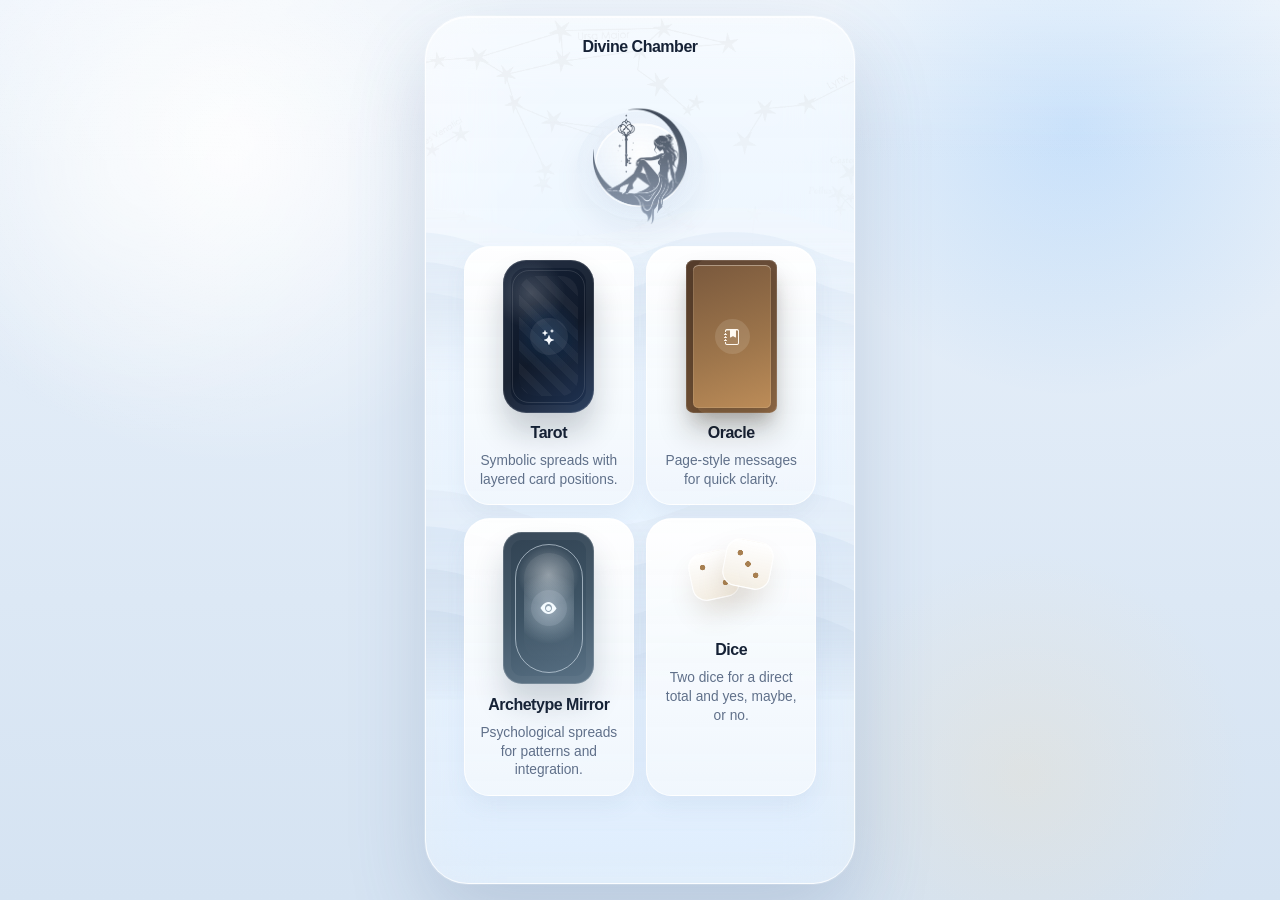
==== index.html @ ea917de5 "feat: add dice divination mode" ====
<!DOCTYPE html>
<html lang="en">
  <head>
    <meta charset="UTF-8" />
    <meta name="viewport" content="width=device-width, initial-scale=1.0, viewport-fit=cover" />
    <meta name="theme-color" content="#eef4fb" />
    <title>Divine Chamber | Tarot, Oracle, Archetype Mirror, and Dice</title>
    <meta
      name="description"
      content="Choose tarot, oracle, archetype mirror, or dice, then reveal a guided experience inside a simple app-style interface."
    />
    <link
      href="https://cdn.jsdelivr.net/npm/bootstrap@5.3.3/dist/css/bootstrap.min.css"
      rel="stylesheet"
    />
    <link
      href="https://cdn.jsdelivr.net/npm/bootstrap-icons@1.11.3/font/bootstrap-icons.min.css"
      rel="stylesheet"
    />
    <link rel="stylesheet" href="styles.css" />
  </head>
  <body>
    <div class="app-shell app-shell--browser">
      <div class="container app-shell__container app-shell__container--browser">
        <div class="app-frame app-frame--browser">
          <div class="app-ambient-waves" aria-hidden="true">
            <span class="app-ambient-waves__band app-ambient-waves__band--upper"></span>
            <span class="app-ambient-waves__band app-ambient-waves__band--lower"></span>
          </div>
          <main class="app-main app-main--browser">
            <div class="app-main__inner">
              <div class="app-topbar">
                <a class="brand-mark text-decoration-none" href="#">
                  <span class="brand-mark__icon" aria-hidden="true"><span class="brand-mark__logo"></span></span>
                  <span>Divine Chamber</span>
                </a>
                <div class="mode-switch" role="group" aria-label="Reading mode">
                  <button
                    type="button"
                    class="mode-switch__option is-active"
                    data-app-mode="tarot"
                    aria-pressed="true"
                  >
                    <i class="bi bi-stars"></i>
                    <span>Tarot</span>
                  </button>
                  <button
                    type="button"
                    class="mode-switch__option"
                    data-app-mode="oracle"
                    aria-pressed="false"
                  >
                    <i class="bi bi-journal-bookmark"></i>
                    <span>Oracle</span>
                  </button>
                  <button
                    type="button"
                    class="mode-switch__option"
                    data-app-mode="archetype"
                    aria-pressed="false"
                  >
                    <i class="bi bi-eye"></i>
                    <span>Mirror</span>
                  </button>
                  <button
                    type="button"
                    class="mode-switch__option"
                    data-app-mode="dice"
                    aria-pressed="false"
                  >
                    <i class="bi bi-dice-5"></i>
                    <span>Dice</span>
                  </button>
                </div>
              </div>

              <section id="setupView" class="experience-screen">
                <div class="setup-stage">
                  <div class="setup-stage__card-zone">
                    <div id="modeChoiceGrid" class="mode-choice-grid" hidden>
                      <div class="mode-choice-logo" aria-hidden="true">
                        <span class="mode-choice-logo__halo"></span>
                        <span class="mode-choice-logo__mark"></span>
                      </div>

                      <button
                        type="button"
                        class="mode-choice"
                        data-select-mode="tarot"
                        aria-label="Choose Tarot mode"
                      >
                        <span class="mode-choice__artifact mode-choice__artifact--tarot" aria-hidden="true">
                          <span class="mode-choice__glyph"><i class="bi bi-stars"></i></span>
                        </span>
                        <span class="mode-choice__title">Tarot</span>
                        <span class="mode-choice__text">Symbolic spreads with layered card positions.</span>
                      </button>

                      <button
                        type="button"
                        class="mode-choice"
                        data-select-mode="oracle"
                        aria-label="Choose Oracle mode"
                      >
                        <span class="mode-choice__artifact mode-choice__artifact--oracle" aria-hidden="true">
                          <span class="mode-choice__glyph"><i class="bi bi-journal-bookmark-fill"></i></span>
                        </span>
                        <span class="mode-choice__title">Oracle</span>
                        <span class="mode-choice__text">Page-style messages for quick clarity.</span>
                      </button>

                      <button
                        type="button"
                        class="mode-choice"
                        data-select-mode="archetype"
                        aria-label="Choose Archetype Mirror mode"
                      >
                        <span class="mode-choice__artifact mode-choice__artifact--archetype" aria-hidden="true">
                          <span class="mode-choice__glyph"><i class="bi bi-eye-fill"></i></span>
                        </span>
                        <span class="mode-choice__title">Archetype Mirror</span>
                        <span class="mode-choice__text">Psychological spreads for patterns and integration.</span>
                      </button>

                      <button
                        type="button"
                        class="mode-choice"
                        data-select-mode="dice"
                        aria-label="Choose Dice mode"
                      >
                        <span class="mode-choice__artifact mode-choice__artifact--dice" aria-hidden="true">
                          <span class="mode-choice__die mode-choice__die--one"></span>
                          <span class="mode-choice__die mode-choice__die--two"></span>
                        </span>
                        <span class="mode-choice__title">Dice</span>
                        <span class="mode-choice__text">Two dice for a direct total and yes, maybe, or no.</span>
                      </button>
                    </div>

                    <div class="setup-stage__halo"></div>
                    <div id="mysteryCardButton" class="mystery-card" aria-hidden="true">
                      <span class="mystery-card__inner">
                        <span class="mystery-card__crest"><i class="bi bi-stars"></i></span>
                        <span class="mystery-card__name">The deck is hidden</span>
                        <span class="mystery-card__prompt">Tap to begin</span>
                      </span>
                    </div>
                  </div>

                  <div class="stage-panel">
                    <div id="setupStepLabel" class="stage-step">Step 1</div>
                    <h1 id="setupTitle" class="stage-title">Choose your lens.</h1>
                    <p id="setupBody" class="stage-body">
                      Tarot reads symbols. Oracle offers concise page-like guidance. Archetype Mirror
                      reflects inner patterns and integration.
                    </p>

                    <div id="spreadChoicePanel" class="stage-section" hidden>
                      <div id="choiceSectionLabel" class="stage-section__label">Choose the reading type</div>
                      <div id="spreadPicker" class="spread-list"></div>
                    </div>

                    <div id="focusPanel" class="stage-section" hidden>
                      <div class="focus-timer">
                        <div id="focusRing" class="focus-timer__ring">
                          <span id="focusTimerValue" class="focus-timer__value">10</span>
                        </div>
                        <div class="focus-timer__copy">
                          <div class="stage-section__label">Hold the question in your mind</div>
                          <h2 id="focusSpreadName" class="focus-timer__title"></h2>
                          <p id="focusCountdownText" class="focus-timer__body mb-0">
                            Ten seconds of quiet focus before the spread reveals itself.
                          </p>
                        </div>
                      </div>
                    </div>

                    <div id="actionPanel" class="stage-section" hidden>
                      <div class="reflection-intro">
                        <div class="reflection-intro__copy">
                          <div class="stage-section__label">Archetype Mirror</div>
                          <h2 id="actionSpreadName" class="focus-timer__title"></h2>
                          <p id="actionSpreadBody" class="focus-timer__body mb-0"></p>
                        </div>
                        <button
                          id="generateMirrorButton"
                          class="btn btn-ios btn-ios--secondary"
                          type="button"
                        >
                          Generate the mirror
                        </button>
                      </div>
                    </div>

                    <p id="setupFootnote" class="stage-footnote mb-0">Choose one to begin.</p>
                  </div>
                </div>
              </section>

              <section id="readingView" class="experience-screen" hidden>
                <div class="reading-stage">
                  <div class="reading-stage__top">
                    <div>
                      <div class="view-kicker">Reading revealed</div>
                      <h1 id="readingTitle" class="view-title"></h1>
                    </div>
                    <div class="reading-stage__top-actions">
                      <button
                        id="redrawTopButton"
                        class="icon-button"
                        type="button"
                        aria-label="Open a new oracle reading"
                        hidden
                      >
                        <i class="bi bi-arrow-repeat"></i>
                      </button>
                      <button
                        id="resetButton"
                        class="icon-button"
                        type="button"
                        aria-label="Start a new ritual"
                      >
                        <i class="bi bi-x-lg"></i>
                      </button>
                    </div>
                  </div>

                  <div class="reading-stage__board">
                    <div id="readingBoard" class="reading-board"></div>
                  </div>

                  <div id="readingSheet" class="reading-sheet">
                    <button
                      id="sheetToggle"
                      class="reading-sheet__handle"
                      type="button"
                      aria-expanded="false"
                    >
                      <span class="reading-sheet__grabber"></span>
                      <span id="sheetToggleLabel">Read below</span>
                      <i class="bi bi-chevron-down"></i>
                    </button>

                    <div class="reading-sheet__inner">
                      <div class="reading-sheet__header">
                        <div>
                          <div id="readingSurfaceKicker" class="surface-kicker">Interpretation</div>
                          <h2 id="readingHeadline" class="surface-title"></h2>
                          <p id="readingSummary" class="reading-sheet__summary mb-0"></p>
                          <p id="readingGuideText" class="reading-sheet__guide mb-0"></p>
                        </div>
                        <span id="readingMeta" class="rail-chip"></span>
                      </div>

                      <div class="reading-sheet__actions">
                        <button id="redrawButton" class="btn btn-ios btn-ios--secondary" type="button">
                          Draw again
                        </button>
                        <button id="backButton" class="btn btn-ios btn-ios--ghost" type="button">
                          New ritual
                        </button>
                      </div>

                      <div id="cardsAccordion" class="accordion reading-accordion"></div>

                      <div id="readingTakeaways" class="takeaways-card"></div>
                    </div>
                  </div>
                </div>
              </section>
            </div>
          </main>
        </div>
      </div>
    </div>

    <script src="https://cdn.jsdelivr.net/npm/bootstrap@5.3.3/dist/js/bootstrap.bundle.min.js"></script>
    <script src="vendor/browser-sibyl.js" defer></script>
    <script src="tarot-art.js" defer></script>
    <script src="oracle-phrases.js" defer></script>
    <script src="archetype-mirror-data.js" defer></script>
    <script src="app.js" defer></script>
  </body>
</html>
---- styles.css ----
:root {
  --bg-top: #eaf2fb;
  --bg-bottom: #d5e3f2;
  --surface: rgba(255, 255, 255, 0.88);
  --surface-soft: rgba(246, 250, 255, 0.92);
  --surface-accent: rgba(230, 240, 255, 0.92);
  --surface-deep: rgba(18, 28, 45, 0.92);
  --text: #162236;
  --text-soft: #60708a;
  --text-muted: #8391a6;
  --accent: #0a84ff;
  --accent-strong: #0068d6;
  --accent-soft: rgba(10, 132, 255, 0.1);
  --line: rgba(22, 34, 54, 0.08);
  --line-strong: rgba(22, 34, 54, 0.14);
  --shadow-lg: 0 34px 80px rgba(70, 95, 133, 0.2);
  --shadow-md: 0 18px 34px rgba(83, 109, 145, 0.12);
  --shadow-sm: 0 10px 20px rgba(86, 112, 149, 0.08);
  --ui-font:
    -apple-system, BlinkMacSystemFont, "SF Pro Display", "SF Pro Text", "Segoe UI", sans-serif;
}

*,
*::before,
*::after {
  box-sizing: border-box;
}

html {
  color-scheme: light;
}

body {
  margin: 0;
  font-family: var(--ui-font);
  color: var(--text);
  background:
    radial-gradient(circle at 18% 16%, rgba(255, 255, 255, 0.9), transparent 20rem),
    radial-gradient(circle at 84% 14%, rgba(10, 132, 255, 0.14), transparent 17rem),
    radial-gradient(circle at 80% 86%, rgba(255, 213, 145, 0.16), transparent 14rem),
    linear-gradient(180deg, var(--bg-top) 0%, var(--bg-bottom) 100%);
}

body::before {
  content: "";
  position: fixed;
  inset: 0;
  pointer-events: none;
  background:
    linear-gradient(180deg, rgba(255, 255, 255, 0.2), transparent 18%),
    radial-gradient(circle at 12% 18%, rgba(255, 255, 255, 0.3), transparent 20%);
}

body::after {
  content: none;
}

.app-shell {
  min-height: 100vh;
  min-height: 100dvh;
  padding: 1rem 0;
}

.app-shell__container {
  display: flex;
  justify-content: center;
  align-items: center;
  min-height: calc(100vh - 2rem);
  min-height: calc(100dvh - 2rem);
  padding-left: 1rem;
  padding-right: 1rem;
}

.app-frame {
  position: relative;
  isolation: isolate;
  width: min(100%, 430px);
  height: min(880px, calc(100vh - 2rem));
  border-radius: 2.7rem;
  overflow: hidden;
  border: 1px solid rgba(255, 255, 255, 0.76);
  background:
    linear-gradient(180deg, rgba(255, 255, 255, 0.44), rgba(240, 246, 253, 0.34)),
    rgba(255, 255, 255, 0.16);
  box-shadow:
    inset 0 1px 0 rgba(255, 255, 255, 0.72),
    0 0 0 1px rgba(255, 255, 255, 0.16),
    var(--shadow-lg);
  backdrop-filter: blur(30px) saturate(165%);
}

.app-frame::after {
  content: "";
  position: absolute;
  left: -14%;
  top: 0;
  width: 128%;
  height: 31%;
  z-index: 0;
  pointer-events: none;
  opacity: 0.24;
  background-image:
    linear-gradient(180deg, rgba(255, 255, 255, 0.22), rgba(255, 255, 255, 0)),
    url("img/starmap.png");
  background-repeat: no-repeat, repeat-x;
  background-position: center top, 0 0;
  background-size: 100% 100%, auto 207%;
  mix-blend-mode: screen;
  mask-image: linear-gradient(180deg, rgba(0, 0, 0, 0.84) 0%, rgba(0, 0, 0, 0.72) 34%, rgba(0, 0, 0, 0.24) 76%, transparent 100%);
  -webkit-mask-image: linear-gradient(180deg, rgba(0, 0, 0, 0.84) 0%, rgba(0, 0, 0, 0.72) 34%, rgba(0, 0, 0, 0.24) 76%, transparent 100%);
  animation: ambient-starmap-left 220s linear infinite;
}

.app-ambient-waves {
  position: absolute;
  inset: 0;
  z-index: 1;
  pointer-events: none;
  overflow: hidden;
}

.app-ambient-waves__band {
  position: absolute;
  left: -22%;
  width: 144%;
  pointer-events: none;
  background-repeat: repeat-x;
  background-position: 0 0;
  mix-blend-mode: normal;
}

.app-ambient-waves__band--upper {
  top: 18%;
  height: 13rem;
  opacity: 0.88;
  background-image: url("data:image/svg+xml,%3Csvg xmlns='http://www.w3.org/2000/svg' viewBox='0 0 880 260'%3E%3Cpath d='M0 54C73 28 147 28 220 54S367 80 440 54S587 28 660 54S807 80 880 54V260H0Z' fill='%23f1f7fd' fill-opacity='0.92'/%3E%3Cpath d='M0 92C73 60 147 60 220 92S367 124 440 92S587 60 660 92S807 124 880 92V260H0Z' fill='%23e1ecf8' fill-opacity='0.84'/%3E%3Cpath d='M0 134C73 100 147 100 220 134S367 168 440 134S587 100 660 134S807 168 880 134V260H0Z' fill='%23cfdeef' fill-opacity='0.74'/%3E%3Cpath d='M0 176C73 142 147 142 220 176S367 210 440 176S587 142 660 176S807 210 880 176V260H0Z' fill='%23bed1e5' fill-opacity='0.62'/%3E%3C/svg%3E");
  background-size: 40rem 100%;
  mask-image: linear-gradient(180deg, rgba(0, 0, 0, 0.82) 0%, rgba(0, 0, 0, 0.72) 32%, rgba(0, 0, 0, 0.36) 68%, transparent 100%);
  -webkit-mask-image: linear-gradient(180deg, rgba(0, 0, 0, 0.82) 0%, rgba(0, 0, 0, 0.72) 32%, rgba(0, 0, 0, 0.36) 68%, transparent 100%);
  animation: ambient-wave-right 120s linear infinite;
}

.app-ambient-waves__band--lower {
  top: 49%;
  height: 17rem;
  opacity: 0.82;
  background-image: url("data:image/svg+xml,%3Csvg xmlns='http://www.w3.org/2000/svg' viewBox='0 0 920 320'%3E%3Cpath d='M0 70C77 38 153 38 230 70S383 102 460 70S613 38 690 70S843 102 920 70V320H0Z' fill='%23e0ebf6' fill-opacity='0.86'/%3E%3Cpath d='M0 122C77 84 153 84 230 122S383 160 460 122S613 84 690 122S843 160 920 122V320H0Z' fill='%23d0dff0' fill-opacity='0.8'/%3E%3Cpath d='M0 182C77 138 153 138 230 182S383 226 460 182S613 138 690 182S843 226 920 182V320H0Z' fill='%23becfe3' fill-opacity='0.76'/%3E%3Cpath d='M0 236C77 192 153 192 230 236S383 280 460 236S613 192 690 236S843 280 920 236V320H0Z' fill='%23a9bfd7' fill-opacity='0.68'/%3E%3C/svg%3E");
  background-size: 44rem 100%;
  mask-image: linear-gradient(180deg, rgba(0, 0, 0, 0.86) 0%, rgba(0, 0, 0, 0.72) 36%, rgba(0, 0, 0, 0.38) 72%, transparent 100%);
  -webkit-mask-image: linear-gradient(180deg, rgba(0, 0, 0, 0.86) 0%, rgba(0, 0, 0, 0.72) 36%, rgba(0, 0, 0, 0.38) 72%, transparent 100%);
  animation: ambient-wave-left 136s linear infinite;
}

.app-frame::before {
  content: "";
  position: absolute;
  left: 50%;
  top: 0.7rem;
  width: 8rem;
  height: 1.8rem;
  transform: translateX(-50%);
  border-radius: 999px;
  background: rgba(17, 23, 33, 0.94);
  box-shadow:
    inset 0 1px 0 rgba(255, 255, 255, 0.08),
    0 3px 8px rgba(17, 23, 33, 0.14);
  z-index: 4;
  pointer-events: none;
}

.app-frame--browser::before {
  display: none;
}

.device-statusbar {
  position: absolute;
  inset: 0 auto auto 0;
  width: 100%;
  display: flex;
  justify-content: space-between;
  align-items: center;
  padding: 0.95rem 1.4rem 0.35rem;
  z-index: 5;
  font-size: 0.78rem;
  font-weight: 700;
  color: var(--text);
  pointer-events: none;
}

.device-statusbar,
.app-main {
  position: relative;
  z-index: 2;
}

.device-statusbar__icons {
  display: inline-flex;
  align-items: center;
  gap: 0.45rem;
  font-size: 0.82rem;
}

.app-main {
  height: 100%;
  overflow: hidden;
  padding: calc(3.25rem + env(safe-area-inset-top, 0px)) 1rem
    calc(1rem + env(safe-area-inset-bottom, 0px));
}

.app-main.is-reading {
  padding-bottom: 0;
}

.app-main.is-reading.is-reading-scrollable {
  overflow-y: auto;
  overscroll-behavior: contain;
  padding-bottom: calc(1rem + env(safe-area-inset-bottom, 0px));
}

.app-main--browser {
  padding-top: calc(1rem + env(safe-area-inset-top, 0px));
}

.app-main__inner {
  height: 100%;
  display: grid;
  grid-template-rows: auto minmax(0, 1fr);
  gap: 0.9rem;
}

.app-topbar {
  display: flex;
  justify-content: space-between;
  align-items: center;
  gap: 0.75rem;
}

.app-shell--browser .app-topbar {
  padding-top: 0.1rem;
}

.app-main.is-mode-select .app-topbar {
  justify-content: center;
}

.app-main.is-mode-select .mode-switch {
  display: none;
}

.app-main.is-mode-select .brand-mark {
  margin-inline: auto;
}

.app-main.is-mode-select .brand-mark__icon {
  display: none;
}

.mode-switch {
  display: inline-grid;
  grid-template-columns: repeat(4, minmax(0, 1fr));
  gap: 0.25rem;
  padding: 0.28rem;
  min-width: 18rem;
  border-radius: 999px;
  background: rgba(255, 255, 255, 0.7);
  border: 1px solid rgba(255, 255, 255, 0.78);
  box-shadow:
    inset 0 1px 0 rgba(255, 255, 255, 0.92),
    var(--shadow-sm);
}

.mode-switch__option {
  appearance: none;
  border: 0;
  border-radius: 999px;
  padding: 0.58rem 0.74rem;
  cursor: pointer;
  display: inline-flex;
  align-items: center;
  justify-content: center;
  gap: 0.42rem;
  background: transparent;
  color: var(--text-soft);
  font: inherit;
  font-size: 0.82rem;
  font-weight: 700;
  transition:
    background 180ms ease,
    color 180ms ease,
    box-shadow 180ms ease,
    transform 180ms ease;
}

.mode-switch__option:hover,
.mode-switch__option:focus {
  color: var(--text);
  transform: translateY(-1px);
}

.mode-switch__option.is-active {
  background: rgba(255, 255, 255, 0.98);
  color: var(--accent-strong);
  box-shadow:
    inset 0 1px 0 rgba(255, 255, 255, 0.98),
    0 8px 16px rgba(72, 102, 148, 0.1);
}

.app-shell[data-mode="oracle"] .mode-switch__option.is-active {
  color: #9f6534;
}

.app-shell[data-mode="archetype"] .mode-switch__option.is-active {
  color: #5b7185;
}

.app-shell[data-mode="dice"] .mode-switch__option.is-active {
  color: #8e6339;
}

.brand-mark {
  display: inline-flex;
  align-items: center;
  gap: 0.48rem;
  color: var(--text);
  font-size: 1rem;
  font-weight: 700;
  letter-spacing: -0.03em;
}

.brand-mark__icon {
  display: inline-flex;
  align-items: center;
  justify-content: center;
  width: 2.41rem;
  height: 2.92rem;
  flex: 0 0 auto;
}

.brand-mark__logo {
  width: 100%;
  height: 100%;
  background:
    linear-gradient(180deg, rgba(28, 42, 64, 0.9), rgba(104, 125, 158, 0.72));
  -webkit-mask-image: url("img/key.png");
  mask-image: url("img/key.png");
  -webkit-mask-repeat: no-repeat;
  mask-repeat: no-repeat;
  -webkit-mask-position: center;
  mask-position: center;
  -webkit-mask-size: contain;
  mask-size: contain;
  filter: drop-shadow(0 3px 6px rgba(83, 109, 145, 0.1));
  opacity: 0.96;
}

.experience-screen {
  min-height: 0;
}

.setup-stage,
.reading-stage {
  height: 100%;
}

.setup-stage {
  display: grid;
  grid-template-rows: minmax(13rem, 1fr) auto;
  gap: 1rem;
  min-height: 0;
}

.setup-stage--mode .setup-stage__halo {
  display: none;
}

.setup-stage--mode .stage-panel {
  display: none;
}

.setup-stage__card-zone {
  position: relative;
  display: flex;
  align-items: center;
  justify-content: center;
  min-height: 0;
}

.mode-choice-grid {
  position: relative;
  z-index: 1;
  width: min(100%, 22rem);
  display: grid;
  grid-template-columns: repeat(2, minmax(0, 1fr));
  gap: 0.8rem;
  align-content: start;
}

.mode-choice-logo {
  grid-column: 1 / -1;
  position: relative;
  width: min(100%, 9.05rem);
  margin-inline: auto;
  margin-bottom: -0.9rem;
  height: 7.45rem;
  display: grid;
  place-items: center;
  transform: translateY(-1.35rem);
}

.mode-choice-logo__halo,
.mode-choice-logo__mark {
  position: absolute;
  inset: 0;
}

.mode-choice-logo__halo::before,
.mode-choice-logo__halo::after {
  content: "";
  position: absolute;
}

.mode-choice-logo__halo::before {
  inset: 0.26rem 0.56rem 0.4rem;
  border-radius: 50%;
  background:
    radial-gradient(circle at 50% 40%, rgba(255, 255, 255, 0.98), rgba(232, 240, 250, 0.82) 42%, rgba(198, 214, 233, 0.18) 68%, transparent 100%);
  box-shadow: 0 14px 24px rgba(86, 112, 149, 0.08);
}

.mode-choice-logo__halo::after {
  inset: 1.06rem 1.72rem 1.2rem;
  border-radius: 999px;
  border: 1px solid rgba(255, 255, 255, 0.72);
  background:
    linear-gradient(180deg, rgba(255, 255, 255, 0.42), rgba(226, 236, 248, 0.18));
  box-shadow:
    inset 0 1px 0 rgba(255, 255, 255, 0.84),
    0 6px 14px rgba(88, 110, 146, 0.06);
}

.mode-choice-logo__mark {
  inset: 0.08rem 0;
  background:
    linear-gradient(180deg, rgba(20, 31, 48, 0.86), rgba(84, 103, 132, 0.56));
  -webkit-mask-image: url("img/logo.png");
  mask-image: url("img/logo.png");
  -webkit-mask-repeat: no-repeat;
  mask-repeat: no-repeat;
  -webkit-mask-position: center;
  mask-position: center;
  -webkit-mask-size: contain;
  mask-size: contain;
  filter: drop-shadow(0 10px 16px rgba(67, 88, 122, 0.08));
  opacity: 0.96;
}

.mode-choice {
  appearance: none;
  min-height: 11.15rem;
  padding: 0.84rem 0.66rem 0.9rem;
  border-radius: 1.6rem;
  border: 1px solid rgba(255, 255, 255, 0.78);
  background:
    linear-gradient(180deg, rgba(255, 255, 255, 0.94), rgba(241, 247, 253, 0.9));
  box-shadow:
    inset 0 1px 0 rgba(255, 255, 255, 0.96),
    var(--shadow-sm);
  color: var(--text);
  display: grid;
  align-content: start;
  justify-items: center;
  gap: 0.7rem;
  text-align: center;
  cursor: pointer;
  transition:
    transform 180ms ease,
    border-color 180ms ease,
    box-shadow 180ms ease,
    background 180ms ease;
}

.mode-choice:hover,
.mode-choice:focus {
  transform: translateY(-2px);
  border-color: rgba(10, 132, 255, 0.18);
  background:
    linear-gradient(180deg, rgba(255, 255, 255, 0.98), rgba(236, 244, 253, 0.94));
  box-shadow:
    inset 0 1px 0 rgba(255, 255, 255, 0.98),
    0 14px 24px rgba(86, 112, 149, 0.12);
}

.mode-choice--wide {
  grid-column: 1 / -1;
  min-height: 9.4rem;
  grid-template-columns: auto minmax(0, 1fr);
  grid-template-areas:
    "artifact title"
    "artifact text";
  align-items: center;
  justify-items: start;
  text-align: left;
  column-gap: 0.95rem;
}

.mode-choice__artifact {
  position: relative;
  width: 5.7rem;
  aspect-ratio: 190 / 317;
  display: block;
}

.mode-choice--wide .mode-choice__artifact {
  grid-area: artifact;
}

.mode-choice--wide .mode-choice__title {
  grid-area: title;
}

.mode-choice--wide .mode-choice__text {
  grid-area: text;
}

.mode-choice__artifact--tarot {
  border-radius: 1.45rem;
  transform-style: preserve-3d;
  background:
    radial-gradient(circle at 30% 22%, rgba(255, 255, 255, 0.18), transparent 26%),
    linear-gradient(140deg, #162338 0%, #0f1828 55%, #223759 100%);
  box-shadow:
    inset 0 0 0 1px rgba(255, 255, 255, 0.12),
    inset 0 0 0 8px rgba(255, 255, 255, 0.05),
    0 20px 30px rgba(16, 24, 38, 0.2);
  animation: intro-tarot-spin 4.6s cubic-bezier(0.42, 0.05, 0.23, 0.99) infinite;
}

.mode-choice__artifact--tarot::before,
.mode-choice__artifact--tarot::after {
  content: "";
  position: absolute;
  border-radius: 1.08rem;
}

.mode-choice__artifact--tarot::before {
  inset: 0.58rem;
  border: 1px solid rgba(255, 255, 255, 0.12);
}

.mode-choice__artifact--tarot::after {
  inset: 1rem;
  background:
    radial-gradient(circle at center, rgba(10, 132, 255, 0.14), transparent 55%),
    repeating-linear-gradient(
      45deg,
      rgba(255, 255, 255, 0.05) 0 8px,
      rgba(255, 255, 255, 0.01) 8px 16px
    );
}

.mode-choice__artifact--oracle {
  overflow: visible;
  border-radius: 0.46rem;
  background: linear-gradient(160deg, #5b402d 0%, #735235 56%, #8d6540 100%);
  box-shadow:
    inset 0 0 0 1px rgba(255, 255, 255, 0.12),
    inset 0.72rem 0 0 rgba(59, 40, 23, 0.32),
    inset 0 0 0 8px rgba(255, 255, 255, 0.04),
    0 20px 30px rgba(35, 26, 14, 0.2);
  animation: oracle-book-breath 2.1s ease-in-out infinite;
}

.mode-choice__artifact--oracle::before {
  content: "";
  position: absolute;
  inset: 0.56rem 0.62rem 0.56rem 1.18rem;
  border-radius: 0.28rem;
  background:
    linear-gradient(
      90deg,
      rgba(219, 198, 168, 0.66) 0%,
      rgba(255, 249, 241, 0.98) 16%,
      rgba(243, 231, 210, 0.96) 100%
    );
  box-shadow:
    inset -0.55rem 0 0 rgba(214, 193, 164, 0.55),
    0 10px 16px rgba(73, 55, 31, 0.1);
}

.mode-choice__artifact--oracle::after {
  content: "";
  position: absolute;
  inset: 0.8rem 0.74rem 0.8rem 1.42rem;
  z-index: 1;
  border-radius: 0.18rem;
  background:
    linear-gradient(90deg, rgba(228, 214, 191, 0.9), rgba(255, 252, 246, 0.56)),
    repeating-linear-gradient(
      90deg,
      rgba(171, 137, 95, 0.1) 0 2px,
      rgba(255, 255, 255, 0) 2px 7px
    );
  opacity: 0.8;
  transform-origin: left center;
  animation: oracle-pages-fan 1.7s ease-in-out infinite;
}

.mode-choice__glyph {
  position: absolute;
  inset: 0;
  z-index: 2;
  display: grid;
  place-items: center;
}

.mode-choice__artifact--tarot .mode-choice__glyph {
  color: #f7fbff;
}

.mode-choice__artifact--tarot .mode-choice__glyph i {
  display: inline-flex;
  align-items: center;
  justify-content: center;
  width: 2.35rem;
  height: 2.35rem;
  border-radius: 999px;
  background: rgba(255, 255, 255, 0.08);
}

.mode-choice__artifact--oracle .mode-choice__glyph {
  inset: 0.26rem 0.34rem 0.26rem 0.48rem;
  border-radius: 0.34rem;
  color: #fffaf2;
  background: linear-gradient(160deg, #7a593d 0%, #9d754b 58%, #bc8c58 100%);
  box-shadow:
    inset 0 1px 0 rgba(255, 249, 241, 0.3),
    inset 0 0 0 1px rgba(255, 240, 216, 0.12),
    0 12px 18px rgba(47, 33, 16, 0.18);
  transform-origin: left center;
  backface-visibility: hidden;
  animation: oracle-cover-open 1.7s cubic-bezier(0.37, 0.05, 0.22, 0.98) infinite;
}

.mode-choice__artifact--oracle .mode-choice__glyph i {
  display: inline-flex;
  align-items: center;
  justify-content: center;
  width: 2.2rem;
  height: 2.2rem;
  border-radius: 999px;
  background: rgba(255, 248, 240, 0.12);
}

.mode-choice__artifact--archetype {
  overflow: hidden;
  isolation: isolate;
  border-radius: 1.18rem;
  background:
    radial-gradient(circle at 50% 28%, rgba(255, 255, 255, 0.42), transparent 26%),
    linear-gradient(160deg, #314252 0%, #3d5364 50%, #5b7387 100%);
  box-shadow:
    inset 0 0 0 1px rgba(255, 255, 255, 0.16),
    inset 0 0 0 8px rgba(255, 255, 255, 0.04),
    0 20px 30px rgba(41, 60, 78, 0.2);
  animation: mirror-hum 3.1s ease-in-out infinite;
}

.mode-choice__artifact--dice {
  width: 5.9rem;
  aspect-ratio: 1 / 1;
  overflow: visible;
}

.mode-choice__die {
  position: absolute;
  width: 3rem;
  height: 3rem;
  border-radius: 0.9rem;
  background:
    linear-gradient(180deg, rgba(255, 255, 255, 0.98), rgba(243, 237, 226, 0.92));
  border: 1px solid rgba(255, 255, 255, 0.88);
  box-shadow:
    inset 0 1px 0 rgba(255, 255, 255, 0.96),
    0 16px 24px rgba(125, 98, 63, 0.14);
}

.mode-choice__die::before,
.mode-choice__die::after {
  content: "";
  position: absolute;
  inset: 0;
  border-radius: inherit;
}

.mode-choice__die::before {
  background:
    radial-gradient(circle at 29% 29%, rgba(163, 121, 72, 0.95) 0 0.16rem, transparent 0.19rem),
    radial-gradient(circle at 71% 71%, rgba(163, 121, 72, 0.95) 0 0.16rem, transparent 0.19rem);
}

.mode-choice__die::after {
  background:
    radial-gradient(circle at 29% 29%, rgba(163, 121, 72, 0.95) 0 0.16rem, transparent 0.19rem),
    radial-gradient(circle at 50% 50%, rgba(163, 121, 72, 0.95) 0 0.16rem, transparent 0.19rem),
    radial-gradient(circle at 71% 71%, rgba(163, 121, 72, 0.95) 0 0.16rem, transparent 0.19rem);
  opacity: 0;
}

.mode-choice__die--one {
  left: 0.38rem;
  top: 1.16rem;
  transform: rotate(-12deg);
  animation: intro-dice-left 2.6s ease-in-out infinite;
}

.mode-choice__die--two {
  right: 0.42rem;
  top: 0.46rem;
  transform: rotate(11deg);
  animation: intro-dice-right 2.6s ease-in-out infinite 0.12s;
}

.mode-choice__die--two::before {
  opacity: 0;
}

.mode-choice__die--two::after {
  opacity: 1;
}

.mode-choice__artifact--archetype::before,
.mode-choice__artifact--archetype::after {
  content: "";
  position: absolute;
  inset: 0;
}

.mode-choice__artifact--archetype::before {
  inset: 0.72rem;
  border-radius: 999px;
  border: 1.5px solid rgba(226, 238, 248, 0.58);
}

.mode-choice__artifact--archetype::after {
  inset: 1.28rem;
  border-radius: 999px;
  background:
    radial-gradient(circle at center, rgba(217, 232, 243, 0.5), transparent 58%),
    linear-gradient(180deg, rgba(255, 255, 255, 0.08), rgba(255, 255, 255, 0));
}

.mode-choice__artifact--archetype .mode-choice__glyph {
  overflow: hidden;
  isolation: isolate;
  color: #f4fbff;
}

.mode-choice__artifact--archetype .mode-choice__glyph::before {
  content: "";
  position: absolute;
  top: 50%;
  left: 50%;
  width: 182%;
  height: 52%;
  border-radius: 999px;
  pointer-events: none;
  background:
    linear-gradient(
      180deg,
      transparent 0%,
      transparent 10%,
      rgba(247, 252, 255, 0.22) 10%,
      rgba(247, 252, 255, 0.22) 62%,
      transparent 62%,
      transparent 100%
    );
  opacity: 0;
  mix-blend-mode: screen;
}

.mode-choice__artifact--archetype .mode-choice__glyph::before {
  animation: mirror-streak-down 9.6s ease-in-out infinite;
}

.mode-choice__artifact--archetype .mode-choice__glyph::after {
  content: "";
  position: absolute;
  top: 50%;
  left: 50%;
  width: 196%;
  height: 94%;
  border-radius: 999px;
  pointer-events: none;
  background:
    linear-gradient(
      180deg,
      transparent 0%,
      transparent 18%,
      rgba(247, 252, 255, 0.11) 18%,
      rgba(247, 252, 255, 0.11) 74%,
      transparent 74%,
      transparent 100%
    );
  opacity: 0;
  mix-blend-mode: screen;
  animation: mirror-streak-cross-down 15.8s ease-in-out infinite 3.1s;
}

.mode-choice__artifact--archetype .mode-choice__glyph i {
  position: relative;
  z-index: 2;
  display: inline-flex;
  align-items: center;
  justify-content: center;
  width: 2.25rem;
  height: 2.25rem;
  border-radius: 999px;
  background: rgba(226, 238, 248, 0.12);
}

.mode-choice__title {
  font-size: 1rem;
  font-weight: 730;
  letter-spacing: -0.03em;
  line-height: 1.08;
}

.mode-choice__text {
  font-size: 0.86rem;
  line-height: 1.36;
  color: var(--text-soft);
}

.mode-choice[data-select-mode="dice"] .mode-choice__text,
.mode-choice[data-select-mode="archetype"] .mode-choice__text {
  max-width: 9rem;
}

.mode-choice[data-select-mode="dice"] .mode-choice__title {
  margin-top: 0.18rem;
}

.app-shell[data-mode="dice"] .btn-ios--secondary,
.reading-stage--dice .btn-ios--secondary {
  background: rgba(142, 99, 57, 0.12);
  border-color: rgba(142, 99, 57, 0.16);
  color: #8e6339;
}

.reading-stage--dice {
  gap: 0.65rem;
}

.reading-stage--dice .reading-stage__board {
  align-items: center;
  padding-top: 0.6rem;
  padding-bottom: 0.8rem;
}

.reading-stage--dice .reading-board {
  width: 100%;
  max-width: 19.75rem;
  display: block;
}

.reading-board--dice-stage {
  overflow: visible;
}

.dice-cast {
  display: grid;
  justify-items: center;
  gap: 1rem;
}

.dice-cast__stage {
  position: relative;
  width: min(100%, 17rem);
  height: 12.5rem;
}

.dice-cast__die {
  position: absolute;
  top: 50%;
  left: 50%;
  width: 6.25rem;
  height: 6.25rem;
  transform:
    translate(var(--dice-end-x), var(--dice-end-y))
    rotate(var(--dice-end-rotate));
  animation: dice-throw-land 1.15s cubic-bezier(0.17, 0.84, 0.28, 1) both;
}

.dice-cast__die--right {
  animation-delay: 0.08s;
}

.dice-cast__face {
  position: relative;
  width: 100%;
  height: 100%;
  display: grid;
  grid-template-columns: repeat(3, 1fr);
  padding: 0.82rem;
  gap: 0.42rem;
  border-radius: 1.45rem;
  border: 1px solid rgba(255, 255, 255, 0.9);
  background:
    linear-gradient(180deg, rgba(255, 255, 255, 0.98), rgba(244, 238, 226, 0.94));
  box-shadow:
    inset 0 1px 0 rgba(255, 255, 255, 0.96),
    0 20px 34px rgba(117, 93, 61, 0.16);
}

.dice-cast__pip {
  width: 100%;
  aspect-ratio: 1 / 1;
  align-self: center;
  justify-self: center;
  border-radius: 999px;
  opacity: 0;
  transform: scale(0.65);
  background: linear-gradient(180deg, rgba(142, 99, 57, 0.98), rgba(105, 69, 39, 0.92));
  box-shadow: inset 0 1px 0 rgba(255, 255, 255, 0.24);
}

.dice-cast__pip.is-active {
  opacity: 1;
  transform: scale(1);
}

.dice-cast__value {
  margin-top: 0.45rem;
  text-align: center;
  font-size: 0.76rem;
  font-weight: 700;
  letter-spacing: 0.08em;
  text-transform: uppercase;
  color: var(--text-muted);
  animation: dice-result-appear 0.55s ease 0.92s both;
}

.dice-cast__result {
  width: min(100%, 16.8rem);
  display: grid;
  justify-items: center;
  gap: 0.35rem;
  padding: 1rem 1rem 0;
  animation: dice-result-appear 0.62s ease 0.96s both;
}

.dice-cast__answer {
  padding: 0.42rem 0.82rem;
  border-radius: 999px;
  font-size: 0.84rem;
  font-weight: 780;
  letter-spacing: 0.14em;
  text-transform: uppercase;
}

.dice-cast__result--no .dice-cast__answer {
  background: rgba(122, 90, 108, 0.12);
  color: #7a5a6c;
}

.dice-cast__result--maybe .dice-cast__answer {
  background: rgba(142, 99, 57, 0.12);
  color: #8e6339;
}

.dice-cast__result--yes .dice-cast__answer {
  background: rgba(84, 122, 106, 0.12);
  color: #547a6a;
}

.dice-cast__total {
  font-size: clamp(2.6rem, 11vw, 3.35rem);
  font-weight: 820;
  line-height: 0.92;
  letter-spacing: -0.06em;
  color: var(--text);
}

.dice-cast__copy {
  margin: 0;
  text-align: center;
  font-size: 0.95rem;
  line-height: 1.45;
  color: var(--text-soft);
}

.dice-cast__scale {
  margin: 0;
  text-align: center;
  font-size: 0.76rem;
  font-weight: 700;
  letter-spacing: 0.06em;
  color: var(--text-muted);
}

.reading-stage--dice .reading-stage__top-actions {
  gap: 0.45rem;
}

.setup-stage__halo {
  position: absolute;
  width: 14rem;
  height: 14rem;
  border-radius: 50%;
  background: radial-gradient(circle at center, rgba(10, 132, 255, 0.16), transparent 70%);
  filter: blur(6px);
}

.mystery-card {
  position: relative;
  width: 10.6rem;
  aspect-ratio: 190 / 317;
  padding: 0;
  border: 0;
  border-radius: 1.7rem;
  cursor: pointer;
  transform-style: preserve-3d;
  background:
    radial-gradient(circle at 30% 22%, rgba(255, 255, 255, 0.18), transparent 26%),
    linear-gradient(140deg, #162338 0%, #0f1828 55%, #223759 100%);
  box-shadow:
    inset 0 0 0 1px rgba(255, 255, 255, 0.12),
    inset 0 0 0 9px rgba(255, 255, 255, 0.05),
    0 24px 40px rgba(16, 24, 38, 0.24);
  transition:
    transform 220ms ease,
    box-shadow 220ms ease;
}

.mystery-card::before,
.mystery-card::after {
  content: "";
  position: absolute;
  inset: 0.9rem;
  border-radius: 1.2rem;
  border: 1px solid rgba(255, 255, 255, 0.12);
}

.mystery-card::after {
  inset: 1.55rem;
  background:
    radial-gradient(circle at center, rgba(10, 132, 255, 0.12), transparent 55%),
    repeating-linear-gradient(
      45deg,
      rgba(255, 255, 255, 0.05) 0 8px,
      rgba(255, 255, 255, 0.01) 8px 16px
    );
}

.mystery-card:hover,
.mystery-card:focus {
  transform: translateY(-2px);
  box-shadow:
    inset 0 0 0 1px rgba(255, 255, 255, 0.15),
    inset 0 0 0 9px rgba(255, 255, 255, 0.05),
    0 30px 44px rgba(16, 24, 38, 0.26);
}

.mystery-card.is-spinning {
  animation: deck-spin 1.35s linear infinite;
}

.mystery-card.is-flipping {
  animation: oracle-book-breath 1.8s ease-in-out infinite;
}

.mystery-card__inner {
  position: absolute;
  inset: 0;
  z-index: 1;
  display: grid;
  place-items: center;
  text-align: center;
  padding: 2rem 1.1rem;
}

.mystery-card__crest {
  display: inline-flex;
  align-items: center;
  justify-content: center;
  width: 3rem;
  height: 3rem;
  margin-bottom: 1rem;
  border-radius: 999px;
  background: rgba(255, 255, 255, 0.08);
  color: #f7fbff;
  font-size: 1.05rem;
}

.mystery-card__crest,
.mystery-card__name,
.mystery-card__prompt {
  position: relative;
  z-index: 2;
}

.mystery-card__name,
.mystery-card__prompt {
  display: block;
  color: #f7fbff;
}

.mystery-card__name {
  font-size: 1.12rem;
  font-weight: 700;
  letter-spacing: -0.02em;
}

.mystery-card__prompt {
  margin-top: 0.45rem;
  color: rgba(247, 251, 255, 0.76);
  font-size: 0.88rem;
}

.app-shell[data-mode="oracle"] .setup-stage__halo {
  background: radial-gradient(circle at center, rgba(212, 147, 79, 0.18), transparent 70%);
}

.app-shell[data-mode="archetype"] .setup-stage__halo {
  background: radial-gradient(circle at center, rgba(123, 158, 184, 0.2), transparent 70%);
}

.app-shell[data-mode="oracle"] .mystery-card {
  overflow: visible;
  background:
    linear-gradient(160deg, #5b402d 0%, #735235 56%, #8d6540 100%);
  border-radius: 0.52rem;
  box-shadow:
    inset 0 0 0 1px rgba(255, 255, 255, 0.12),
    inset 0.8rem 0 0 rgba(59, 40, 23, 0.34),
    inset 0 0 0 9px rgba(255, 255, 255, 0.04),
    0 24px 40px rgba(35, 26, 14, 0.24);
}

.app-shell[data-mode="oracle"] .mystery-card::before {
  inset: 0.75rem 0.8rem 0.75rem 1.45rem;
  border-radius: 0.3rem;
  border-color: rgba(120, 89, 54, 0.18);
  background:
    linear-gradient(
      90deg,
      rgba(219, 198, 168, 0.66) 0%,
      rgba(255, 249, 241, 0.98) 16%,
      rgba(243, 231, 210, 0.96) 100%
    );
  box-shadow:
    inset -0.6rem 0 0 rgba(214, 193, 164, 0.55),
    0 12px 22px rgba(73, 55, 31, 0.12);
}

.app-shell[data-mode="oracle"] .mystery-card::after {
  inset: 1rem 0.95rem 1rem 1.82rem;
  border-radius: 0.18rem;
  border: 0;
  background:
    linear-gradient(90deg, rgba(228, 214, 191, 0.9), rgba(255, 252, 246, 0.56)),
    repeating-linear-gradient(
      90deg,
      rgba(171, 137, 95, 0.1) 0 2px,
      rgba(255, 255, 255, 0) 2px 7px
    );
  transform-origin: left center;
  opacity: 0.75;
}

.app-shell[data-mode="oracle"] .mystery-card__crest {
  background: rgba(255, 248, 240, 0.12);
}

.app-shell[data-mode="oracle"] .mystery-card__inner {
  inset: 0.44rem 0.56rem 0.44rem 0.72rem;
  z-index: 2;
  border-radius: 0.34rem;
  background:
    linear-gradient(160deg, #7a593d 0%, #9d754b 58%, #bc8c58 100%);
  box-shadow:
    inset 0 1px 0 rgba(255, 249, 241, 0.3),
    inset 0 0 0 1px rgba(255, 240, 216, 0.12),
    0 16px 28px rgba(47, 33, 16, 0.22);
  transform-origin: left center;
  backface-visibility: hidden;
}

.app-shell[data-mode="oracle"] .mystery-card.is-flipping .mystery-card__inner {
  animation: oracle-cover-open 1.6s cubic-bezier(0.37, 0.05, 0.22, 0.98) infinite;
}

.app-shell[data-mode="oracle"] .mystery-card.is-flipping::after {
  animation: oracle-pages-fan 1.6s ease-in-out infinite;
}

.app-shell[data-mode="archetype"] .mystery-card {
  overflow: hidden;
  background:
    radial-gradient(circle at center, rgba(230, 242, 250, 0.18), transparent 50%),
    linear-gradient(160deg, #334758 0%, #425b6e 55%, #607b90 100%);
}

.app-shell[data-mode="archetype"] .mystery-card::before {
  inset: 0.92rem;
  border-radius: 999px;
  border: 1.6px solid rgba(229, 240, 247, 0.52);
}

.app-shell[data-mode="archetype"] .mystery-card::after {
  inset: 1.58rem;
  border-radius: 999px;
  background:
    radial-gradient(circle at center, rgba(234, 243, 248, 0.22), transparent 58%),
    linear-gradient(180deg, rgba(255, 255, 255, 0.1), rgba(255, 255, 255, 0));
}

.app-shell[data-mode="archetype"] .mystery-card__crest {
  background: rgba(226, 238, 248, 0.12);
}

.app-shell[data-mode="archetype"] .mystery-card__inner {
  overflow: hidden;
  isolation: isolate;
}

.app-shell[data-mode="archetype"] .mystery-card__inner::before {
  content: "";
  position: absolute;
  top: 50%;
  left: 50%;
  width: 192%;
  height: 48%;
  border-radius: 999px;
  pointer-events: none;
  background:
    linear-gradient(
      180deg,
      transparent 0%,
      transparent 8%,
      rgba(247, 252, 255, 0.24) 8%,
      rgba(247, 252, 255, 0.24) 56%,
      transparent 56%,
      transparent 100%
    );
  opacity: 0;
  mix-blend-mode: screen;
}

.app-shell[data-mode="archetype"] .mystery-card__inner::before {
  animation: mirror-streak-down 10.2s ease-in-out infinite;
}

.app-shell[data-mode="archetype"] .mystery-card__inner::after {
  content: "";
  position: absolute;
  top: 50%;
  left: 50%;
  width: 208%;
  height: 88%;
  border-radius: 999px;
  pointer-events: none;
  background:
    linear-gradient(
      180deg,
      transparent 0%,
      transparent 14%,
      rgba(247, 252, 255, 0.12) 14%,
      rgba(247, 252, 255, 0.12) 70%,
      transparent 70%,
      transparent 100%
    );
  opacity: 0;
  mix-blend-mode: screen;
  animation: mirror-streak-cross-down 16.9s ease-in-out infinite 2.6s;
}

.app-shell[data-mode="archetype"] .mystery-card.is-mirroring {
  animation: mirror-hum 2.4s ease-in-out infinite;
}

.stage-panel,
.reading-sheet,
.takeaways-card {
  border-radius: 1.7rem;
  border: 1px solid rgba(255, 255, 255, 0.76);
  background:
    linear-gradient(180deg, rgba(255, 255, 255, 0.96), rgba(242, 247, 253, 0.9));
  box-shadow:
    inset 0 1px 0 rgba(255, 255, 255, 0.92),
    var(--shadow-sm);
}

.stage-panel {
  padding: 1rem;
  display: grid;
  gap: 0.95rem;
  align-content: start;
}

.stage-step,
.view-kicker,
.surface-kicker,
.stage-section__label {
  display: inline-block;
  font-size: 0.74rem;
  font-weight: 700;
  letter-spacing: 0.1em;
  text-transform: uppercase;
  color: var(--text-muted);
}

.stage-title,
.view-title,
.surface-title,
.takeaways-title,
.accordion-title,
.focus-timer__title {
  margin: 0;
  color: var(--text);
  letter-spacing: -0.045em;
}

.stage-title,
.view-title {
  font-size: clamp(1.95rem, 8vw, 2.35rem);
  font-weight: 780;
  line-height: 0.98;
}

.surface-title,
.focus-timer__title,
.takeaways-title {
  font-size: 1.38rem;
  font-weight: 740;
}

.stage-body,
.stage-footnote,
.focus-timer__body,
.reading-sheet__summary,
.reading-sheet__guide,
.accordion-copy,
.accordion-summary,
.takeaways-card li,
.reading-position__title {
  color: var(--text-soft);
}

.stage-body,
.focus-timer__body,
.accordion-copy {
  line-height: 1.6;
}

.stage-footnote {
  font-size: 0.9rem;
}

.stage-section {
  display: grid;
  gap: 0.75rem;
}

.reflection-intro {
  display: grid;
  gap: 0.85rem;
}

.reflection-intro__copy {
  display: grid;
  gap: 0.35rem;
}

.setup-stage--action .stage-panel {
  align-content: start;
}

.app-shell[data-mode="archetype"] .setup-stage--action .reflection-intro {
  padding: 0.95rem;
  border-radius: 1.25rem;
  border: 1px solid rgba(91, 113, 133, 0.14);
  background:
    linear-gradient(180deg, rgba(248, 251, 254, 0.96), rgba(239, 246, 251, 0.92));
  box-shadow: inset 0 1px 0 rgba(255, 255, 255, 0.96);
}

.app-shell[data-mode="archetype"] .setup-stage--action .btn-ios--secondary {
  width: 100%;
}

.spread-list {
  display: grid;
  gap: 0.65rem;
}

.spread-choice {
  appearance: none;
  width: 100%;
  padding: 0.92rem 0.95rem;
  border-radius: 1.25rem;
  border: 1px solid var(--line);
  background: var(--surface-soft);
  color: var(--text);
  text-align: left;
  cursor: pointer;
  box-shadow: inset 0 1px 0 rgba(255, 255, 255, 0.92);
  transition:
    transform 180ms ease,
    border-color 180ms ease,
    background 180ms ease,
    box-shadow 180ms ease;
}

.spread-choice:hover,
.spread-choice:focus {
  transform: translateY(-1px);
  border-color: rgba(10, 132, 255, 0.18);
  background: var(--surface-accent);
  box-shadow:
    inset 0 1px 0 rgba(255, 255, 255, 0.94),
    0 10px 18px rgba(10, 132, 255, 0.08);
}

.spread-choice__title {
  font-size: 1rem;
  font-weight: 710;
}

.spread-choice__hint {
  font-size: 0.88rem;
  line-height: 1.45;
  color: var(--text-soft);
}

.spread-choice__meta {
  display: inline-flex;
  align-items: center;
  justify-content: center;
  min-width: 4rem;
  padding: 0.38rem 0.65rem;
  border-radius: 999px;
  background: var(--accent-soft);
  color: var(--accent-strong);
  font-size: 0.78rem;
  font-weight: 700;
}

.setup-stage--spreads {
  grid-template-rows: minmax(7.1rem, 8.2rem) minmax(0, 1fr);
  gap: 0.8rem;
}

.setup-stage--spreads .setup-stage__halo {
  width: 10rem;
  height: 10rem;
}

.setup-stage--spreads .mystery-card {
  width: 6.8rem;
  border-radius: 1.45rem;
}

.setup-stage--spreads .mystery-card::before {
  inset: 0.7rem;
}

.setup-stage--spreads .mystery-card::after {
  inset: 1.2rem;
}

.setup-stage--spreads .mystery-card__inner {
  padding: 1.2rem 0.75rem;
}

.setup-stage--spreads .mystery-card__crest {
  width: 2.35rem;
  height: 2.35rem;
  margin-bottom: 0.7rem;
  font-size: 0.92rem;
}

.setup-stage--spreads .mystery-card__name {
  font-size: 0.9rem;
  line-height: 1.08;
  max-width: 5rem;
}

.setup-stage--spreads .mystery-card__prompt {
  margin-top: 0.3rem;
  font-size: 0.74rem;
  line-height: 1.08;
  max-width: 4.8rem;
}

.app-shell[data-mode="oracle"] .setup-stage--spreads .mystery-card__name {
  font-size: 0.7rem;
  max-width: 4rem;
}

.app-shell[data-mode="oracle"] .setup-stage--spreads .mystery-card__prompt {
  font-size: 0.62rem;
  max-width: 3.8rem;
}

.app-shell[data-mode="oracle"] .setup-stage--spreads .mystery-card__inner {
  inset: 0.34rem 0.44rem 0.34rem 0.56rem;
  padding: 1rem 0.62rem;
}

.app-shell[data-mode="oracle"] .setup-stage--spreads .mystery-card::before {
  inset: 0.56rem 0.64rem 0.56rem 1.1rem;
}

.app-shell[data-mode="oracle"] .setup-stage--spreads .mystery-card::after {
  inset: 0.82rem 0.76rem 0.82rem 1.34rem;
}

.setup-stage--spreads .stage-panel {
  min-height: 0;
  padding: 0.88rem;
  gap: 0.78rem;
  grid-template-rows: auto auto auto minmax(0, 1fr) auto;
}

.setup-stage--spreads .stage-title {
  font-size: clamp(1.55rem, 6.8vw, 1.92rem);
  line-height: 1.02;
}

.setup-stage--spreads .stage-body {
  margin: 0;
  font-size: 0.9rem;
  line-height: 1.42;
}

.setup-stage--spreads .stage-section {
  min-height: 0;
  gap: 0.55rem;
}

.setup-stage--spreads .spread-list {
  grid-template-columns: repeat(2, minmax(0, 1fr));
  gap: 0.55rem;
}

.setup-stage--spreads .spread-choice {
  min-height: 5rem;
  padding: 0.78rem 0.8rem;
  border-radius: 1.15rem;
  display: grid;
  align-content: start;
  justify-items: start;
  gap: 0.38rem;
}

.setup-stage--spreads .spread-choice:last-child:nth-child(odd) {
  grid-column: 1 / -1;
}

.setup-stage--spreads .spread-choice__meta {
  min-width: 0;
  padding: 0.28rem 0.52rem;
  font-size: 0.7rem;
}

.setup-stage--spreads .spread-choice__title {
  font-size: 0.95rem;
  line-height: 1.18;
}

.setup-stage--spreads .spread-choice__hint {
  font-size: 0.79rem;
  line-height: 1.28;
}

.app-shell[data-mode="oracle"] .setup-stage--spreads .spread-list {
  grid-template-columns: 1fr;
  gap: 0.5rem;
}

.app-shell[data-mode="oracle"] .setup-stage--spreads .spread-choice {
  min-height: 0;
  padding: 0.82rem 0.92rem;
  border-radius: 1.08rem;
  display: grid;
  grid-template-columns: auto minmax(0, 1fr);
  grid-template-areas:
    "meta title"
    "meta hint";
  align-items: center;
  justify-items: start;
  column-gap: 0.72rem;
  row-gap: 0.12rem;
}

.app-shell[data-mode="oracle"] .setup-stage--spreads .spread-choice:last-child:nth-child(odd) {
  grid-column: auto;
}

.app-shell[data-mode="oracle"] .setup-stage--spreads .spread-choice:hover,
.app-shell[data-mode="oracle"] .setup-stage--spreads .spread-choice:focus {
  border-color: rgba(159, 101, 52, 0.22);
  background: rgba(255, 249, 242, 0.96);
  box-shadow:
    inset 0 1px 0 rgba(255, 255, 255, 0.96),
    0 10px 18px rgba(159, 101, 52, 0.08);
}

.app-shell[data-mode="oracle"] .setup-stage--spreads .spread-choice__meta {
  grid-area: meta;
  min-width: 4.25rem;
  padding: 0.34rem 0.56rem;
  justify-self: stretch;
  align-self: center;
  background: rgba(159, 101, 52, 0.12);
  color: #9f6534;
}

.app-shell[data-mode="oracle"] .setup-stage--spreads .spread-choice__title {
  grid-area: title;
  font-size: 0.96rem;
  line-height: 1.15;
}

.app-shell[data-mode="oracle"] .setup-stage--spreads .spread-choice__hint {
  grid-area: hint;
  font-size: 0.78rem;
  line-height: 1.32;
}

.app-shell[data-mode="archetype"] .setup-stage--spreads .spread-list {
  grid-template-columns: 1fr;
  gap: 0.44rem;
  min-height: 0;
  overflow: auto;
  padding-right: 0.16rem;
  align-content: start;
  scrollbar-width: none;
}

.app-shell[data-mode="archetype"] .setup-stage--spreads .spread-list::-webkit-scrollbar {
  display: none;
}

.app-shell[data-mode="archetype"] .setup-stage--spreads .stage-panel {
  gap: 0.62rem;
}

.app-shell[data-mode="archetype"] .setup-stage--spreads .stage-body {
  font-size: 0.84rem;
  line-height: 1.38;
}

.app-shell[data-mode="archetype"] .setup-stage--spreads .stage-footnote {
  font-size: 0.78rem;
}

.app-shell[data-mode="archetype"] .setup-stage--spreads .stage-section {
  min-height: 0;
  gap: 0.42rem;
}

.app-shell[data-mode="archetype"] .setup-stage--spreads .spread-choice {
  min-height: 0;
  padding: 0.76rem 0.82rem;
  border-radius: 1.12rem;
  background: rgba(244, 249, 252, 0.96);
  gap: 0.24rem;
}

.app-shell[data-mode="archetype"] .setup-stage--spreads .spread-choice:last-child:nth-child(odd) {
  grid-column: auto;
}

.app-shell[data-mode="archetype"] .setup-stage--spreads .spread-choice:hover,
.app-shell[data-mode="archetype"] .setup-stage--spreads .spread-choice:focus {
  border-color: rgba(91, 113, 133, 0.24);
  background: rgba(247, 251, 254, 1);
  box-shadow:
    inset 0 1px 0 rgba(255, 255, 255, 0.98),
    0 12px 18px rgba(91, 113, 133, 0.08);
}

.app-shell[data-mode="archetype"] .setup-stage--spreads .spread-choice__meta {
  background: rgba(91, 113, 133, 0.12);
  color: #5b7185;
  padding: 0.24rem 0.5rem;
  font-size: 0.66rem;
}

.app-shell[data-mode="archetype"] .setup-stage--spreads .spread-choice__title {
  font-size: 0.92rem;
  line-height: 1.16;
}

.app-shell[data-mode="archetype"] .setup-stage--spreads .spread-choice__hint {
  font-size: 0.74rem;
  line-height: 1.22;
}

.setup-stage--spreads .stage-footnote {
  font-size: 0.82rem;
}

.focus-timer {
  display: grid;
  grid-template-columns: auto minmax(0, 1fr);
  gap: 0.95rem;
  align-items: center;
}

.focus-timer__ring {
  --countdown-progress: 100;
  position: relative;
  width: 5.7rem;
  height: 5.7rem;
  border-radius: 50%;
  background:
    conic-gradient(
      var(--accent) calc(var(--countdown-progress) * 1%),
      rgba(10, 132, 255, 0.12) 0
    );
  display: grid;
  place-items: center;
}

.focus-timer__ring::after {
  content: "";
  position: absolute;
  inset: 0.5rem;
  border-radius: 50%;
  background: rgba(255, 255, 255, 0.96);
  box-shadow: inset 0 1px 0 rgba(255, 255, 255, 0.95);
}

.focus-timer__value {
  position: relative;
  z-index: 1;
  font-size: 1.7rem;
  font-weight: 780;
  color: var(--text);
}

.focus-timer__copy {
  display: grid;
  gap: 0.35rem;
}

.reading-stage {
  --sheet-peek: 5.35rem;
  position: relative;
  display: flex;
  flex-direction: column;
  height: 100%;
  gap: 0.95rem;
  overflow: hidden;
}

.reading-stage.is-scroll-unlocked {
  height: auto;
  min-height: 100%;
  overflow: visible;
}

.reading-stage__top {
  display: flex;
  justify-content: space-between;
  align-items: start;
  gap: 0.75rem;
}

.reading-stage__top > div:first-child {
  flex: 1;
  min-width: 0;
}

.reading-stage__top-actions {
  display: inline-flex;
  align-items: center;
  gap: 0.55rem;
  flex-shrink: 0;
}

.icon-button {
  appearance: none;
  width: 2.5rem;
  height: 2.5rem;
  border: 1px solid rgba(255, 255, 255, 0.78);
  border-radius: 999px;
  background: rgba(255, 255, 255, 0.74);
  color: var(--text);
  display: inline-flex;
  align-items: center;
  justify-content: center;
  box-shadow: inset 0 1px 0 rgba(255, 255, 255, 0.92);
  transition:
    transform 180ms ease,
    background 180ms ease,
    border-color 180ms ease;
}

.icon-button:hover,
.icon-button:focus {
  transform: translateY(-1px);
  border-color: rgba(10, 132, 255, 0.16);
  background: rgba(255, 255, 255, 0.9);
}

.reading-stage__board {
  flex: 1;
  min-height: 0;
  display: flex;
  justify-content: center;
  align-items: start;
  padding-top: 0.2rem;
  padding-bottom: 0.3rem;
}

.reading-stage.is-scroll-unlocked .reading-stage__board {
  flex: 0 0 auto;
  min-height: max(18rem, calc(100dvh - 13rem));
  padding-bottom: 0.95rem;
}

.reading-stage.is-scroll-unlocked.reading-stage--oracle .reading-stage__board {
  height: clamp(22rem, calc(100dvh - 10.7rem), 35rem);
  min-height: 0;
  padding-bottom: 1.2rem;
}

.reading-stage--oracle .reading-stage__board {
  display: block;
  min-height: 100%;
  padding:
    clamp(7.9rem, 22vh, 8.8rem)
    clamp(0.75rem, 3vw, 1.1rem)
    clamp(1.4rem, 6vh, 2.2rem);
}

.reading-board {
  width: 100%;
  display: grid;
  justify-items: center;
  align-content: start;
  gap: 0.75rem;
  --card-width: 92px;
  --card-height: calc(var(--card-width) * 1.6685);
}

.reading-board.spread-layout-single {
  --card-width: 168px;
  grid-template-columns: 1fr;
}

.reading-board.spread-layout-three {
  --card-width: 92px;
  grid-template-columns: repeat(3, minmax(0, 1fr));
}

.reading-board.spread-layout-relationship {
  --card-width: 108px;
  grid-template-columns: repeat(2, minmax(0, 1fr));
}

.reading-board.spread-layout-decision {
  --card-width: 98px;
  grid-template-columns: repeat(2, minmax(0, 1fr));
}

.reading-board.spread-layout-decision .reading-position:nth-child(3) {
  grid-column: 1 / -1;
}

.reading-board.spread-layout-pattern {
  --card-width: 98px;
  grid-template-columns: repeat(2, minmax(0, 1fr));
}

.reading-board.spread-layout-pattern .reading-position:nth-child(5) {
  grid-column: 1 / -1;
}

.reading-board.spread-layout-celtic {
  --card-width: 58px;
  --card-height: calc(var(--card-width) * 1.6685);
  --cross-width: calc(var(--card-height) + 0.15rem);
  grid-template-columns: max-content var(--card-width);
  gap: 0.35rem 0.9rem;
  justify-content: center;
  align-items: start;
}

.reading-position {
  appearance: none;
  position: relative;
  width: min(100%, var(--card-width));
  padding: 0;
  border: 0;
  background: none;
  cursor: pointer;
  display: grid;
  justify-items: center;
  gap: 0.45rem;
  color: inherit;
  transition: transform 180ms ease;
}

.reading-position:hover,
.reading-position:focus {
  transform: translateY(-2px);
}

.reading-position__card {
  width: 100%;
  aspect-ratio: 190 / 317;
  overflow: hidden;
  border-radius: 1rem;
  border: 1px solid rgba(255, 255, 255, 0.76);
  background: rgba(255, 255, 255, 0.96);
  box-shadow:
    inset 0 1px 0 rgba(255, 255, 255, 0.92),
    var(--shadow-sm);
}

.reading-position__card img {
  width: 100%;
  height: 100%;
  display: block;
  object-fit: cover;
}

.reading-position__card--reversed img {
  transform: rotate(180deg);
}

.reading-position__caption {
  display: grid;
  justify-items: center;
  gap: 0.1rem;
  text-align: center;
}

.reading-position__step {
  font-size: 0.72rem;
  font-weight: 700;
  letter-spacing: 0.08em;
  text-transform: uppercase;
  color: var(--text-muted);
}

.reading-position__title {
  font-size: 0.79rem;
  line-height: 1.2;
}

.reading-position--oracle .reading-position__card {
  border-radius: 0.34rem;
  background:
    linear-gradient(180deg, rgba(255, 252, 246, 0.98), rgba(247, 241, 229, 0.92));
  box-shadow:
    inset 0 1px 0 rgba(255, 255, 255, 0.98),
    0 16px 30px rgba(97, 78, 54, 0.16);
}

.reading-position--archetype .reading-position__card {
  border-radius: 1.08rem;
  background:
    linear-gradient(180deg, rgba(246, 250, 254, 0.98), rgba(234, 242, 248, 0.92));
  box-shadow:
    inset 0 1px 0 rgba(255, 255, 255, 0.98),
    0 16px 30px rgba(79, 105, 128, 0.16);
}

.reading-stage--oracle .reading-board {
  width: 100%;
  height: 100%;
  min-height: 0;
  margin: 0;
  display: block;
  perspective: 1200px;
}

.reading-stage--oracle {
  gap: 0;
}

.reading-stage--oracle .reading-stage__top {
  position: absolute;
  inset: 0 0 auto 0;
  z-index: 2;
}

.reading-stage--oracle .reading-stage__board {
  flex: 1 1 auto;
}

.reading-position--oracle .reading-position__caption {
  gap: 0.18rem;
}

.reading-position--oracle .reading-position__title {
  max-width: calc(var(--oracle-page-width, var(--card-width)) + 0.2rem);
  font-size: 0.75rem;
  line-height: 1.18;
}

.reading-position--archetype .reading-position__title {
  max-width: calc(var(--card-width) + 0.3rem);
  font-size: 0.75rem;
  line-height: 1.18;
}

.reading-stage--archetype .reading-stage__board {
  padding-top: 0.45rem;
}

.reading-stage--archetype .reading-board {
  gap: 0.85rem;
}

.reading-stage--archetype .reading-board.spread-layout-three {
  --card-width: 98px;
}

.reading-stage--archetype .reading-board.spread-layout-relationship {
  --card-width: 112px;
}

.reading-stage--archetype .reading-board.spread-layout-pattern {
  --card-width: 104px;
}

.reading-board--oracle-stage {
  position: relative;
  overflow: visible;
}

.oracle-layout {
  position: relative;
  width: min(100%, 20.5rem);
  height: 100%;
  max-height: 33rem;
  margin: 0 auto;
  overflow: visible;
}

.oracle-layout__item {
  position: absolute;
  top: 50%;
  left: 50%;
  --card-width: var(--oracle-page-width);
  width: var(--oracle-page-width);
  max-width: var(--oracle-page-width);
  gap: 0.38rem;
  cursor: default;
  transform: var(--oracle-item-transform);
}

.oracle-layout__item:hover,
.oracle-layout__item:focus {
  transform: var(--oracle-item-transform);
}

.oracle-layout__item .reading-position__card {
  transform: var(--oracle-card-transform, none);
}

.oracle-layout__item--2 {
  z-index: 2;
}

.oracle-layout--1 {
  --oracle-page-width: clamp(184px, 54vw, 216px);
}

.oracle-layout--1 .oracle-layout__item--1 {
  top: 48%;
  --oracle-item-transform: translate(-50%, -50%);
  --oracle-card-transform: rotate(-0.8deg);
}

.oracle-layout--2 {
  --oracle-page-width: clamp(132px, 38vw, 154px);
}

.oracle-layout--2 .oracle-layout__item--1 {
  left: 33%;
  top: 34%;
  --oracle-item-transform: translate(-50%, -50%);
  --oracle-card-transform: rotate(-5deg);
}

.oracle-layout--2 .oracle-layout__item--2 {
  left: 67%;
  top: 63%;
  --oracle-item-transform: translate(-50%, -50%);
  --oracle-card-transform: rotate(4.5deg);
}

.oracle-layout--3 {
  --oracle-page-width: clamp(104px, 29vw, 124px);
}

.oracle-layout--3 .oracle-layout__item--1 {
  left: 29%;
  top: 28%;
  --oracle-item-transform: translate(-50%, -50%);
  --oracle-card-transform: rotate(-5.5deg);
}

.oracle-layout--3 .oracle-layout__item--2 {
  left: 54%;
  top: 52%;
  --oracle-item-transform: translate(-50%, -50%);
  --oracle-card-transform: rotate(4deg);
}

.oracle-layout--3 .oracle-layout__item--3 {
  left: 79%;
  top: 77%;
  --oracle-item-transform: translate(-50%, -50%);
  --oracle-card-transform: rotate(-4.5deg);
}

.oracle-layout--3 .oracle-layout__item--3 {
  z-index: 3;
}

.reading-position__badge {
  position: absolute;
  right: -0.15rem;
  bottom: 0.2rem;
  z-index: 3;
  display: inline-flex;
  align-items: center;
  justify-content: center;
  width: 1.2rem;
  height: 1.2rem;
  border-radius: 999px;
  background: rgba(255, 255, 255, 0.96);
  color: var(--accent-strong);
  font-size: 0.7rem;
  font-weight: 800;
  box-shadow: var(--shadow-sm);
}

.celtic-cross-layout {
  display: grid;
  grid-template-areas:
    ". top ."
    "left center right"
    ". bottom .";
  grid-template-columns: var(--card-width) var(--cross-width) var(--card-width);
  gap: 0.38rem 0.42rem;
  align-items: center;
  justify-items: center;
}

.celtic-cross-layout__top {
  grid-area: top;
}

.celtic-cross-layout__left {
  grid-area: left;
}

.celtic-cross-layout__center {
  grid-area: center;
  position: relative;
  width: var(--cross-width);
  min-height: calc(var(--card-height) + 1.95rem);
  display: flex;
  justify-content: center;
  align-items: start;
  overflow: visible;
}

.celtic-cross-layout__right {
  grid-area: right;
}

.celtic-cross-layout__bottom {
  grid-area: bottom;
}

.celtic-staff {
  display: grid;
  gap: 0.42rem;
  justify-items: center;
}

.reading-position--celtic {
  width: var(--card-width);
  gap: 0.28rem;
}

.reading-position--celtic .reading-position__caption {
  gap: 0.08rem;
}

.reading-position--celtic .reading-position__step {
  font-size: 0.64rem;
}

.reading-position--celtic .reading-position__title {
  font-size: 0.68rem;
  line-height: 1.12;
}

.reading-position--celtic-crossing {
  position: absolute;
  top: 0.15rem;
  left: 50%;
  width: var(--cross-width);
  min-height: var(--card-height);
  transform: translateX(-50%);
  z-index: 2;
}

.reading-position--celtic-crossing:hover,
.reading-position--celtic-crossing:focus {
  transform: translate(-50%, -2px);
}

.reading-position--celtic-crossing .reading-position__card {
  position: absolute;
  top: 0;
  left: 50%;
  width: var(--card-width);
  transform: translateX(-50%) rotate(90deg);
}

.reading-position--celtic-core {
  position: relative;
  z-index: 1;
}

.reading-sheet {
  position: relative;
  flex-shrink: 0;
  max-height: var(--sheet-peek);
  overflow: hidden;
  scroll-margin-top: 0.9rem;
  border-bottom-left-radius: 0;
  border-bottom-right-radius: 0;
  box-shadow:
    inset 0 1px 0 rgba(255, 255, 255, 0.92),
    0 -18px 36px rgba(86, 112, 149, 0.12);
  transform: none;
  transition:
    max-height 280ms ease,
    box-shadow 220ms ease;
  z-index: 3;
}

.reading-stage.is-scroll-unlocked .reading-sheet {
  max-height: none;
  overflow: visible;
}

.reading-sheet__handle {
  appearance: none;
  width: 100%;
  padding: 0.5rem 1rem 0.3rem;
  border: 0;
  background: transparent;
  display: grid;
  justify-items: center;
  gap: 0.28rem;
  color: var(--text-soft);
  font: inherit;
  cursor: pointer;
}

.reading-sheet__handle i {
  transition: transform 180ms ease;
}

.reading-stage.is-scroll-unlocked .reading-sheet__handle i {
  transform: translateY(1px);
}

.reading-sheet__grabber {
  width: 2.75rem;
  height: 0.32rem;
  border-radius: 999px;
  background: rgba(131, 145, 166, 0.45);
}

.reading-sheet__inner {
  height: auto;
  overflow: visible;
  padding: 0 1rem calc(1rem + env(safe-area-inset-bottom, 0px));
  display: grid;
  gap: 1rem;
}

.reading-sheet__header {
  display: grid;
  gap: 0.7rem;
}

.surface-kicker {
  margin-bottom: 0.45rem;
}

.rail-chip {
  justify-self: start;
  display: inline-flex;
  align-items: center;
  padding: 0.42rem 0.78rem;
  border-radius: 999px;
  background: var(--accent-soft);
  color: var(--accent-strong);
  font-size: 0.82rem;
  font-weight: 700;
}

.reading-stage--archetype .rail-chip {
  background: rgba(91, 113, 133, 0.12);
  color: #5b7185;
}

.reading-sheet__summary {
  margin-top: 0.45rem;
}

.reading-sheet__guide {
  margin-top: 0.5rem;
  padding: 0.82rem 0.9rem;
  border-radius: 1rem;
  background: rgba(10, 132, 255, 0.08);
  font-size: 0.9rem;
  line-height: 1.5;
}

.reading-stage--archetype .reading-sheet__guide {
  background: rgba(91, 113, 133, 0.08);
}

.reading-sheet__actions {
  display: grid;
  grid-template-columns: repeat(2, minmax(0, 1fr));
  gap: 0.7rem;
}

.btn-ios {
  border-radius: 1.15rem;
  padding: 0.8rem 0.95rem;
  font-weight: 700;
  transition:
    transform 180ms ease,
    background 180ms ease,
    border-color 180ms ease,
    box-shadow 180ms ease;
}

.btn-ios:hover,
.btn-ios:focus {
  transform: translateY(-1px);
}

.btn-ios--ghost {
  background: rgba(255, 255, 255, 0.84);
  border-color: var(--line);
  color: var(--accent-strong);
}

.btn-ios--secondary {
  background: var(--accent-soft);
  border-color: rgba(10, 132, 255, 0.08);
  color: var(--accent-strong);
}

.app-shell[data-mode="archetype"] .btn-ios--secondary,
.reading-stage--archetype .btn-ios--secondary {
  background: rgba(91, 113, 133, 0.12);
  border-color: rgba(91, 113, 133, 0.14);
  color: #5b7185;
}

.reading-accordion {
  display: grid;
  gap: 0.75rem;
}

.reading-accordion .accordion-item {
  overflow: hidden;
  border-radius: 1.3rem;
  border: 1px solid var(--line);
  background: rgba(255, 255, 255, 0.9);
  box-shadow: inset 0 1px 0 rgba(255, 255, 255, 0.95);
}

.reading-accordion .accordion-button {
  gap: 0.85rem;
  color: var(--text);
  background: transparent;
  box-shadow: none;
}

.reading-accordion .accordion-button:not(.collapsed) {
  color: var(--text);
  background: rgba(10, 132, 255, 0.05);
}

.reading-stage--archetype .reading-accordion .accordion-button:not(.collapsed) {
  background: rgba(91, 113, 133, 0.06);
}

.reading-accordion .accordion-button::after {
  opacity: 0.45;
}

.reading-accordion .accordion-item--oracle .accordion-title {
  font-size: 1.02rem;
  line-height: 1.34;
}

.reading-accordion .accordion-item--oracle .accordion-summary {
  font-size: 0.88rem;
}

.reading-accordion .accordion-item--archetype .accordion-title {
  font-size: 1.06rem;
}

.reading-accordion .accordion-item--archetype .accordion-summary {
  font-size: 0.87rem;
}

.accordion-button__content {
  flex: 1;
  min-width: 0;
}

.accordion-step {
  display: inline-block;
  font-size: 0.72rem;
  font-weight: 700;
  letter-spacing: 0.08em;
  text-transform: uppercase;
  color: var(--text-muted);
}

.accordion-title {
  margin: 0.16rem 0 0.06rem;
  font-size: 1.18rem;
  font-weight: 720;
}

.accordion-summary {
  margin: 0;
  font-size: 0.91rem;
}

.accordion-body {
  padding-top: 0;
}

.accordion-detail {
  display: grid;
  grid-template-columns: 108px minmax(0, 1fr);
  gap: 0.9rem;
}

.card-art-panel {
  display: grid;
  gap: 0.5rem;
}

.card-art-frame {
  overflow: hidden;
  border-radius: 1.02rem;
  border: 1px solid var(--line);
  background: rgba(255, 255, 255, 0.96);
  box-shadow: var(--shadow-sm);
  aspect-ratio: 190 / 317;
}

.card-art-frame img {
  width: 100%;
  height: 100%;
  display: block;
  object-fit: cover;
}

.card-art-frame--reversed img {
  transform: rotate(180deg);
}

.card-art-frame--oracle {
  background:
    linear-gradient(180deg, rgba(255, 252, 246, 0.98), rgba(247, 241, 229, 0.92));
}

.card-art-frame--archetype {
  background:
    linear-gradient(180deg, rgba(246, 250, 254, 0.98), rgba(234, 242, 248, 0.92));
}

.card-art-meta {
  display: flex;
  justify-content: space-between;
  gap: 0.5rem;
  font-size: 0.73rem;
  letter-spacing: 0.08em;
  text-transform: uppercase;
  color: var(--text-muted);
}

.keyword-pills {
  display: flex;
  flex-wrap: wrap;
  gap: 0.45rem;
  margin: 0.75rem 0 0.85rem;
}

.keyword-pills span {
  display: inline-flex;
  align-items: center;
  padding: 0.36rem 0.64rem;
  border-radius: 999px;
  background: var(--accent-soft);
  color: var(--accent-strong);
  font-size: 0.78rem;
  font-weight: 600;
}

.oracle-quote {
  margin: 0.9rem 0;
  padding: 0.95rem 1rem;
  border-radius: 1rem;
  border: 1px solid rgba(212, 147, 79, 0.22);
  background: rgba(255, 248, 238, 0.94);
  color: var(--text);
  font-family: Georgia, "Times New Roman", serif;
  font-size: 1rem;
  line-height: 1.55;
}

.archetype-detail {
  display: grid;
  gap: 0.78rem;
}

.archetype-facets {
  display: grid;
  grid-template-columns: repeat(2, minmax(0, 1fr));
  gap: 0.7rem;
}

.archetype-facet,
.archetype-reflection {
  padding: 0.9rem 0.95rem;
  border-radius: 1rem;
  border: 1px solid rgba(91, 113, 133, 0.14);
  background: rgba(245, 250, 253, 0.9);
}

.archetype-reflection {
  gap: 0.35rem;
}

.takeaways-card {
  padding: 1rem;
}

.takeaways-title {
  margin-bottom: 0.55rem;
}

.takeaways-card ul {
  margin-bottom: 0;
  padding-left: 1.1rem;
}

.takeaways-card li + li {
  margin-top: 0.55rem;
}

@keyframes deck-spin {
  from {
    transform: rotateY(0deg);
  }

  to {
    transform: rotateY(360deg);
  }
}

@keyframes intro-tarot-spin {
  0%,
  100% {
    transform: perspective(1200px) rotateY(0deg) rotateZ(-1.5deg) translateY(0);
  }

  50% {
    transform: perspective(1200px) rotateY(180deg) rotateZ(1.5deg) translateY(-3px);
  }
}

@keyframes oracle-book-breath {
  0%,
  100% {
    transform: translateY(0) rotate(-0.6deg);
  }

  50% {
    transform: translateY(-1px) rotate(0.8deg);
  }
}

@keyframes intro-dice-left {
  0%,
  100% {
    transform: translateY(0) rotate(-12deg);
  }

  35% {
    transform: translate(-0.1rem, -0.28rem) rotate(-26deg);
  }

  68% {
    transform: translate(0.08rem, -0.14rem) rotate(-6deg);
  }
}

@keyframes intro-dice-right {
  0%,
  100% {
    transform: translateY(0) rotate(11deg);
  }

  35% {
    transform: translate(0.12rem, -0.24rem) rotate(24deg);
  }

  68% {
    transform: translate(-0.08rem, -0.12rem) rotate(4deg);
  }
}

@keyframes oracle-cover-open {
  0%,
  14%,
  100% {
    transform: perspective(1200px) rotateY(0deg) translateX(0);
  }

  42% {
    transform: perspective(1200px) rotateY(-62deg) translateX(-0.04rem);
  }

  68% {
    transform: perspective(1200px) rotateY(-18deg) translateX(0);
  }
}

@keyframes oracle-pages-fan {
  0%,
  14%,
  100% {
    transform: perspective(900px) rotateY(0deg) translateX(0);
    opacity: 0.72;
  }

  42% {
    transform: perspective(900px) rotateY(-16deg) translateX(0.12rem);
    opacity: 0.96;
  }

  68% {
    transform: perspective(900px) rotateY(-5deg) translateX(0.04rem);
    opacity: 0.82;
  }
}

@keyframes mirror-hum {
  0%,
  100% {
    transform: translateY(0) rotate(-0.35deg);
  }

  50% {
    transform: translateY(-2px) rotate(0.45deg);
  }
}

@keyframes mirror-streak-down {
  0%,
  12% {
    transform: translate(-50%, -185%) rotate(-33deg);
    opacity: 0;
  }

  17% {
    opacity: 0.34;
  }

  27% {
    opacity: 0.22;
  }

  33%,
  100% {
    transform: translate(-50%, 155%) rotate(-33deg);
    opacity: 0;
  }
}

@keyframes mirror-streak-cross-down {
  0%,
  10% {
    transform: translate(-66%, -195%) rotate(23deg);
    opacity: 0;
  }

  17% {
    opacity: 0.18;
  }

  27% {
    opacity: 0.1;
  }

  34%,
  100% {
    transform: translate(-32%, 150%) rotate(23deg);
    opacity: 0;
  }
}

@keyframes dice-throw-land {
  0% {
    transform:
      translate(var(--dice-start-x), var(--dice-start-y))
      rotate(var(--dice-start-rotate))
      scale(0.76);
    opacity: 0;
  }

  18% {
    opacity: 1;
  }

  62% {
    transform:
      translate(calc(var(--dice-end-x) * 0.76), calc(var(--dice-end-y) + 0.55rem))
      rotate(calc(var(--dice-end-rotate) + 32deg))
      scale(1.03);
  }

  100% {
    transform:
      translate(var(--dice-end-x), var(--dice-end-y))
      rotate(var(--dice-end-rotate))
      scale(1);
    opacity: 1;
  }
}

@keyframes dice-result-appear {
  0% {
    transform: translateY(0.55rem);
    opacity: 0;
  }

  100% {
    transform: translateY(0);
    opacity: 1;
  }
}

@keyframes ambient-wave-right {
  0% {
    background-position: 0 0;
  }

  100% {
    background-position: 40rem 0;
  }
}

@keyframes ambient-wave-left {
  0% {
    background-position: 0 0;
  }

  100% {
    background-position: -44rem 0;
  }
}

@keyframes ambient-starmap-left {
  0% {
    background-position: center top, 0 0;
  }

  100% {
    background-position: center top, -40rem 0;
  }
}

@media (prefers-reduced-motion: reduce) {
  .app-frame::after,
  .app-ambient-waves__band {
    animation: none;
  }

  .mode-choice__artifact--tarot,
  .mode-choice__artifact--oracle,
  .mode-choice__artifact--oracle::after,
  .mode-choice__artifact--oracle .mode-choice__glyph,
  .mode-choice__artifact--archetype,
  .mode-choice__artifact--archetype .mode-choice__glyph::before,
  .mode-choice__artifact--archetype .mode-choice__glyph::after,
  .mode-choice__die,
  .dice-cast__die,
  .dice-cast__result,
  .dice-cast__value {
    animation: none;
  }
}

@media (max-width: 575.98px) {
  .app-shell {
    padding: 0;
  }

  .app-shell__container {
    padding: 0;
  }

  .app-frame {
    width: 100%;
    height: 100vh;
    height: 100dvh;
    border-radius: 0;
    border-left: 0;
    border-right: 0;
  }

  .app-frame::before {
    top: max(0.58rem, env(safe-area-inset-top, 0px));
  }

  .device-statusbar {
    padding-top: calc(0.95rem + env(safe-area-inset-top, 0px));
  }

  .app-main {
    padding-left: 0.95rem;
    padding-right: 0.95rem;
  }

  .app-main--browser {
    padding-top: calc(0.95rem + env(safe-area-inset-top, 0px));
  }

  .app-topbar {
    flex-wrap: wrap;
    row-gap: 0.55rem;
  }

  .mode-switch {
    width: 100%;
    min-width: 0;
  }

  .mode-switch__option {
    padding: 0.54rem 0.28rem;
    font-size: 0.72rem;
    gap: 0.2rem;
  }

  .mode-switch__option i {
    display: none;
  }

  .mode-choice-grid {
    gap: 0.68rem;
  }

  .mode-choice-logo {
    width: min(100%, 7.95rem);
    height: 6.55rem;
    margin-bottom: -0.62rem;
    transform: translateY(-1.02rem);
  }

  .mode-choice {
    min-height: 10.75rem;
    padding: 0.76rem 0.56rem 0.82rem;
    gap: 0.56rem;
  }

  .mode-choice__artifact {
    width: 4.95rem;
  }

  .mode-choice__artifact--dice {
    width: 5.15rem;
  }

  .mode-choice__text {
    font-size: 0.75rem;
  }

  .mode-choice--wide {
    min-height: 8.8rem;
    grid-template-columns: 4.8rem minmax(0, 1fr);
    column-gap: 0.82rem;
  }

  .mode-choice--wide .mode-choice__artifact {
    width: 4.8rem;
  }

  .mystery-card {
    width: 9.8rem;
  }

  .oracle-layout--1 {
    --oracle-page-width: clamp(170px, 52vw, 198px);
  }

  .oracle-layout--2 {
    --oracle-page-width: clamp(124px, 36vw, 144px);
  }

  .oracle-layout--3 {
    --oracle-page-width: clamp(96px, 27vw, 114px);
  }

  .setup-stage--spreads {
    grid-template-rows: minmax(6.2rem, 7rem) minmax(0, 1fr);
    gap: 0.7rem;
  }

  .setup-stage--spreads .stage-panel {
    padding: 0.8rem;
    gap: 0.7rem;
  }

  .setup-stage--spreads .stage-title {
    font-size: 1.52rem;
  }

  .setup-stage--spreads .spread-choice {
    min-height: 4.7rem;
    padding: 0.72rem 0.74rem;
  }

  .app-shell[data-mode="oracle"] .setup-stage--spreads .spread-choice {
    min-height: 0;
    padding: 0.76rem 0.84rem;
  }

  .reading-board.spread-layout-three {
    --card-width: 86px;
  }

  .reading-board.spread-layout-relationship {
    --card-width: 102px;
  }

  .reading-board.spread-layout-decision {
    --card-width: 92px;
  }

  .reading-board.spread-layout-celtic {
    --card-width: 54px;
    gap: 0.28rem 0.72rem;
  }

  .reading-stage--archetype .reading-board.spread-layout-three {
    --card-width: 90px;
  }

  .reading-stage--archetype .reading-board.spread-layout-relationship {
    --card-width: 104px;
  }

  .reading-stage--archetype .reading-board.spread-layout-pattern {
    --card-width: 98px;
  }

  .reading-stage--dice .reading-stage__board {
    padding-top: 0.2rem;
  }

  .dice-cast__stage {
    width: min(100%, 15.4rem);
    height: 11.6rem;
  }

  .dice-cast__die {
    width: 5.6rem;
    height: 5.6rem;
  }

  .dice-cast__face {
    padding: 0.74rem;
  }

  .dice-cast__result {
    width: min(100%, 15.2rem);
    gap: 0.28rem;
  }

  .dice-cast__copy {
    font-size: 0.9rem;
  }

  .dice-cast__scale {
    font-size: 0.72rem;
  }

  .accordion-detail {
    grid-template-columns: 1fr;
  }

  .archetype-facets {
    grid-template-columns: 1fr;
  }

  .oracle-layout--2 .oracle-layout__item--1 {
    left: 34%;
  }

  .oracle-layout--2 .oracle-layout__item--2 {
    left: 66%;
  }

  .oracle-layout--3 .oracle-layout__item--1 {
    left: 30%;
  }

  .oracle-layout--3 .oracle-layout__item--3 {
    left: 78%;
  }
}

@media (max-height: 760px) {
  .reading-stage {
    --sheet-peek: 4.75rem;
  }

  .reading-stage--oracle .reading-stage__board {
    padding:
      clamp(6.9rem, 20vh, 7.5rem)
      0.7rem
      clamp(1rem, 4vh, 1.5rem);
  }

  .reading-stage.is-scroll-unlocked.reading-stage--oracle .reading-stage__board {
    height: clamp(19.5rem, calc(100dvh - 10.1rem), 29.5rem);
    padding-bottom: 1rem;
  }

  .oracle-layout--1 {
    --oracle-page-width: clamp(156px, 48vw, 182px);
  }

  .oracle-layout--2 {
    --oracle-page-width: clamp(112px, 34vw, 132px);
  }

  .oracle-layout--3 {
    --oracle-page-width: clamp(88px, 25vw, 104px);
  }

  .reading-position--oracle .reading-position__title {
    max-width: calc(var(--oracle-page-width, var(--card-width)) + 0.15rem);
    font-size: 0.7rem;
  }

  .oracle-layout--2 .oracle-layout__item--1 {
    left: 35%;
    top: 35%;
  }

  .oracle-layout--2 .oracle-layout__item--2 {
    left: 65%;
    top: 61%;
  }

  .oracle-layout--3 .oracle-layout__item--1 {
    left: 31%;
    top: 30%;
  }

  .oracle-layout--3 .oracle-layout__item--2 {
    left: 55%;
    top: 53%;
  }

  .oracle-layout--3 .oracle-layout__item--3 {
    left: 79%;
    top: 75%;
  }

  .setup-stage--spreads {
    grid-template-rows: minmax(5.8rem, 6.6rem) minmax(0, 1fr);
  }

  .setup-stage--spreads .setup-stage__halo {
    width: 8.6rem;
    height: 8.6rem;
  }

  .setup-stage--spreads .mystery-card {
    width: 5.9rem;
  }

  .setup-stage--spreads .mystery-card__inner {
    padding: 1rem 0.6rem;
  }

  .setup-stage--mode .stage-body {
    font-size: 0.94rem;
  }

  .app-shell[data-mode="oracle"] .setup-stage--spreads .mystery-card__inner {
    padding: 0.82rem 0.56rem;
  }

  .app-shell[data-mode="archetype"] .setup-stage--action .reflection-intro {
    padding: 0.82rem;
    gap: 0.72rem;
  }

  .setup-stage--spreads .stage-panel {
    gap: 0.62rem;
  }

  .setup-stage--spreads .stage-title {
    font-size: 1.42rem;
  }

  .setup-stage--spreads .stage-body,
  .setup-stage--spreads .stage-footnote {
    display: none;
  }

  .setup-stage--spreads .spread-choice {
    min-height: 4.25rem;
    padding: 0.64rem 0.68rem;
  }

  .setup-stage--spreads .spread-choice__hint {
    font-size: 0.74rem;
  }

  .app-shell[data-mode="oracle"] .setup-stage--spreads .spread-choice {
    min-height: 0;
    padding: 0.7rem 0.78rem;
    row-gap: 0.1rem;
  }

  .app-shell[data-mode="oracle"] .setup-stage--spreads .spread-choice__hint {
    font-size: 0.72rem;
  }
}

@media (max-height: 860px) {
  .app-shell[data-mode="archetype"] .setup-stage--spreads {
    grid-template-rows: minmax(5.8rem, 6.4rem) minmax(0, 1fr);
    gap: 0.68rem;
  }

  .app-shell[data-mode="archetype"] .setup-stage--spreads .setup-stage__halo {
    width: 8.4rem;
    height: 8.4rem;
  }

  .app-shell[data-mode="archetype"] .setup-stage--spreads .mystery-card {
    width: 5.65rem;
  }

  .app-shell[data-mode="archetype"] .setup-stage--spreads .mystery-card__inner {
    padding: 0.96rem 0.62rem;
  }

  .app-shell[data-mode="archetype"] .setup-stage--spreads .mystery-card__crest {
    width: 2rem;
    height: 2rem;
    margin-bottom: 0.52rem;
  }

  .app-shell[data-mode="archetype"] .setup-stage--spreads .mystery-card__name {
    font-size: 0.8rem;
    max-width: 4.3rem;
  }

  .app-shell[data-mode="archetype"] .setup-stage--spreads .mystery-card__prompt {
    font-size: 0.64rem;
    max-width: 4rem;
  }

  .app-shell[data-mode="archetype"] .setup-stage--spreads .stage-panel {
    padding: 0.78rem 0.82rem;
    gap: 0.54rem;
  }

  .app-shell[data-mode="archetype"] .setup-stage--spreads .stage-title {
    font-size: clamp(1.34rem, 5.8vw, 1.58rem);
  }

  .app-shell[data-mode="archetype"] .setup-stage--spreads .stage-body,
  .app-shell[data-mode="archetype"] .setup-stage--spreads .stage-footnote {
    display: none;
  }

  .app-shell[data-mode="archetype"] .setup-stage--spreads .spread-choice {
    padding: 0.7rem 0.76rem;
  }

  .app-shell[data-mode="archetype"] .setup-stage--spreads .spread-choice__hint {
    font-size: 0.72rem;
  }
}
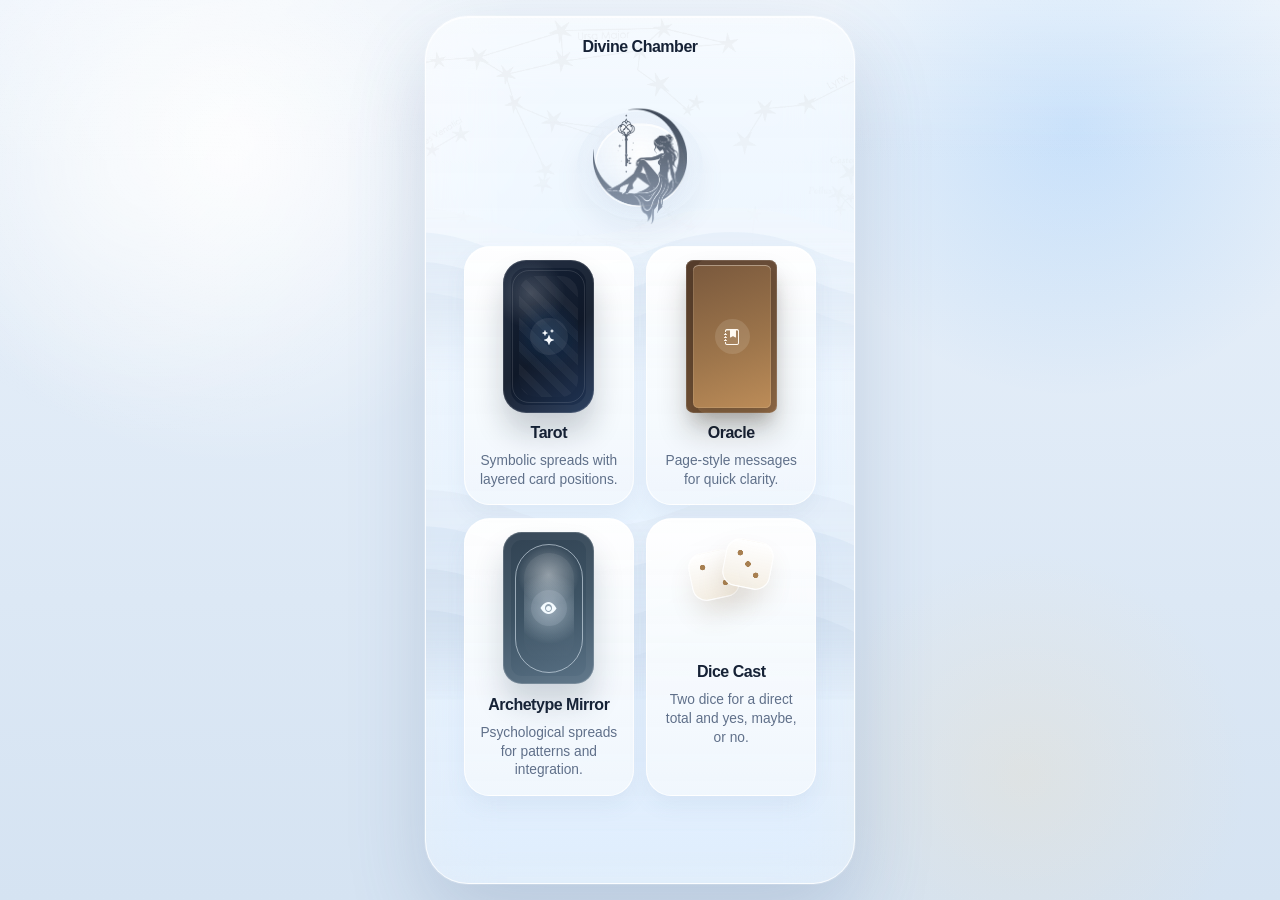
==== commit ba1e696f: "fix: refine homepage dice tile" ====
--- a/index.html
+++ b/index.html
@@ -32,7 +32,7 @@
               <div class="app-topbar">
                 <a class="brand-mark text-decoration-none" href="#">
                   <span class="brand-mark__icon" aria-hidden="true"><span class="brand-mark__logo"></span></span>
-                  <span>Divine Chamber</span>
+                  <span class="brand-mark__label">Divine Chamber</span>
                 </a>
                 <div class="mode-switch" role="group" aria-label="Reading mode">
                   <button
@@ -126,13 +126,13 @@
                         type="button"
                         class="mode-choice"
                         data-select-mode="dice"
-                        aria-label="Choose Dice mode"
+                        aria-label="Choose Dice Cast mode"
                       >
                         <span class="mode-choice__artifact mode-choice__artifact--dice" aria-hidden="true">
                           <span class="mode-choice__die mode-choice__die--one"></span>
                           <span class="mode-choice__die mode-choice__die--two"></span>
                         </span>
-                        <span class="mode-choice__title">Dice</span>
+                        <span class="mode-choice__title">Dice Cast</span>
                         <span class="mode-choice__text">Two dice for a direct total and yes, maybe, or no.</span>
                       </button>
                     </div>
--- a/styles.css
+++ b/styles.css
@@ -255,6 +255,14 @@
   display: none;
 }
 
+.app-main:not(.is-mode-select) .brand-mark__label {
+  display: none;
+}
+
+.app-main:not(.is-mode-select) .brand-mark {
+  gap: 0;
+}
+
 .mode-switch {
   display: inline-grid;
   grid-template-columns: repeat(4, minmax(0, 1fr));
@@ -836,8 +844,8 @@
   max-width: 9rem;
 }
 
-.mode-choice[data-select-mode="dice"] .mode-choice__title {
-  margin-top: 0.18rem;
+.mode-choice[data-select-mode="dice"] .mode-choice__artifact {
+  margin-bottom: 1.55rem;
 }
 
 .app-shell[data-mode="dice"] .btn-ios--secondary,
@@ -852,14 +860,14 @@
 }
 
 .reading-stage--dice .reading-stage__board {
-  align-items: center;
-  padding-top: 0.6rem;
-  padding-bottom: 0.8rem;
+  align-items: start;
+  padding-top: clamp(1.1rem, 5.6vh, 2.3rem);
+  padding-bottom: 0.15rem;
 }
 
 .reading-stage--dice .reading-board {
   width: 100%;
-  max-width: 19.75rem;
+  max-width: 20.5rem;
   display: block;
 }
 
@@ -868,25 +876,26 @@
 }
 
 .dice-cast {
+  width: 100%;
   display: grid;
   justify-items: center;
-  gap: 1rem;
+  gap: 0.72rem;
 }
 
 .dice-cast__stage {
   position: relative;
-  width: min(100%, 17rem);
-  height: 12.5rem;
+  width: min(100%, 17.4rem);
+  height: 11rem;
 }
 
 .dice-cast__die {
   position: absolute;
   top: 50%;
   left: 50%;
-  width: 6.25rem;
-  height: 6.25rem;
+  width: 6.6rem;
+  height: 6.6rem;
   transform:
-    translate(var(--dice-end-x), var(--dice-end-y))
+    translate(calc(-50% + var(--dice-end-x)), calc(-50% + var(--dice-end-y)))
     rotate(var(--dice-end-rotate));
   animation: dice-throw-land 1.15s cubic-bezier(0.17, 0.84, 0.28, 1) both;
 }
@@ -929,33 +938,27 @@
   transform: scale(1);
 }
 
-.dice-cast__value {
-  margin-top: 0.45rem;
+.dice-cast__result {
+  width: min(100%, 17.2rem);
+  display: grid;
+  justify-items: center;
+  grid-template-rows: auto auto auto 1fr auto;
+  gap: 0.46rem;
+  min-height: 13.8rem;
+  padding: 0.08rem 1rem 0;
+  animation: dice-result-appear 0.62s ease 0.96s both;
+}
+
+.dice-cast__answer {
+  min-width: 8.6rem;
+  padding: 0.72rem 1.35rem;
+  border-radius: 999px;
   text-align: center;
-  font-size: 0.76rem;
-  font-weight: 700;
-  letter-spacing: 0.08em;
+  font-size: 1.24rem;
+  font-weight: 800;
+  letter-spacing: 0.18em;
   text-transform: uppercase;
-  color: var(--text-muted);
-  animation: dice-result-appear 0.55s ease 0.92s both;
-}
-
-.dice-cast__result {
-  width: min(100%, 16.8rem);
-  display: grid;
-  justify-items: center;
-  gap: 0.35rem;
-  padding: 1rem 1rem 0;
-  animation: dice-result-appear 0.62s ease 0.96s both;
-}
-
-.dice-cast__answer {
-  padding: 0.42rem 0.82rem;
-  border-radius: 999px;
-  font-size: 0.84rem;
-  font-weight: 780;
-  letter-spacing: 0.14em;
-  text-transform: uppercase;
+  box-shadow: 0 12px 24px rgba(103, 115, 136, 0.12);
 }
 
 .dice-cast__result--no .dice-cast__answer {
@@ -974,28 +977,39 @@
 }
 
 .dice-cast__total {
-  font-size: clamp(2.6rem, 11vw, 3.35rem);
-  font-weight: 820;
-  line-height: 0.92;
-  letter-spacing: -0.06em;
+  display: inline-flex;
+  align-items: baseline;
+  gap: 0.34rem;
+  margin-top: -0.02rem;
+  color: var(--text-soft);
+}
+
+.dice-cast__total-label {
+  font-size: 0.78rem;
+  font-weight: 760;
+  letter-spacing: 0.14em;
+  text-transform: uppercase;
+}
+
+.dice-cast__total-value {
+  font-size: clamp(1.5rem, 7vw, 1.9rem);
+  font-weight: 780;
+  line-height: 0.96;
+  letter-spacing: -0.04em;
   color: var(--text);
 }
 
 .dice-cast__copy {
   margin: 0;
   text-align: center;
-  font-size: 0.95rem;
+  max-width: 15.2rem;
+  font-size: 0.93rem;
   line-height: 1.45;
   color: var(--text-soft);
 }
 
-.dice-cast__scale {
-  margin: 0;
-  text-align: center;
-  font-size: 0.76rem;
-  font-weight: 700;
-  letter-spacing: 0.06em;
-  color: var(--text-muted);
+.reading-stage--dice .dice-cast__result .btn-ios--secondary {
+  align-self: end;
 }
 
 .reading-stage--dice .reading-stage__top-actions {
@@ -2735,7 +2749,7 @@
 @keyframes dice-throw-land {
   0% {
     transform:
-      translate(var(--dice-start-x), var(--dice-start-y))
+      translate(calc(-50% + var(--dice-start-x)), calc(-50% + var(--dice-start-y)))
       rotate(var(--dice-start-rotate))
       scale(0.76);
     opacity: 0;
@@ -2747,14 +2761,14 @@
 
   62% {
     transform:
-      translate(calc(var(--dice-end-x) * 0.76), calc(var(--dice-end-y) + 0.55rem))
+      translate(calc(-50% + (var(--dice-end-x) * 0.76)), calc(-50% + var(--dice-end-y) + 0.55rem))
       rotate(calc(var(--dice-end-rotate) + 32deg))
       scale(1.03);
   }
 
   100% {
     transform:
-      translate(var(--dice-end-x), var(--dice-end-y))
+      translate(calc(-50% + var(--dice-end-x)), calc(-50% + var(--dice-end-y)))
       rotate(var(--dice-end-rotate))
       scale(1);
     opacity: 1;
@@ -2818,8 +2832,7 @@
   .mode-choice__artifact--archetype .mode-choice__glyph::after,
   .mode-choice__die,
   .dice-cast__die,
-  .dice-cast__result,
-  .dice-cast__value {
+  .dice-cast__result {
     animation: none;
   }
 }
@@ -2988,17 +3001,17 @@
   }
 
   .reading-stage--dice .reading-stage__board {
-    padding-top: 0.2rem;
+    padding-top: 0.75rem;
   }
 
   .dice-cast__stage {
-    width: min(100%, 15.4rem);
-    height: 11.6rem;
+    width: min(100%, 15.8rem);
+    height: 9.9rem;
   }
 
   .dice-cast__die {
-    width: 5.6rem;
-    height: 5.6rem;
+    width: 5.85rem;
+    height: 5.85rem;
   }
 
   .dice-cast__face {
@@ -3006,16 +3019,20 @@
   }
 
   .dice-cast__result {
-    width: min(100%, 15.2rem);
-    gap: 0.28rem;
+    width: min(100%, 15.7rem);
+    gap: 0.38rem;
+    min-height: 12.7rem;
+    padding-top: 0;
+  }
+
+  .dice-cast__answer {
+    min-width: 7.7rem;
+    padding: 0.64rem 1.1rem;
+    font-size: 1.1rem;
   }
 
   .dice-cast__copy {
     font-size: 0.9rem;
-  }
-
-  .dice-cast__scale {
-    font-size: 0.72rem;
   }
 
   .accordion-detail {
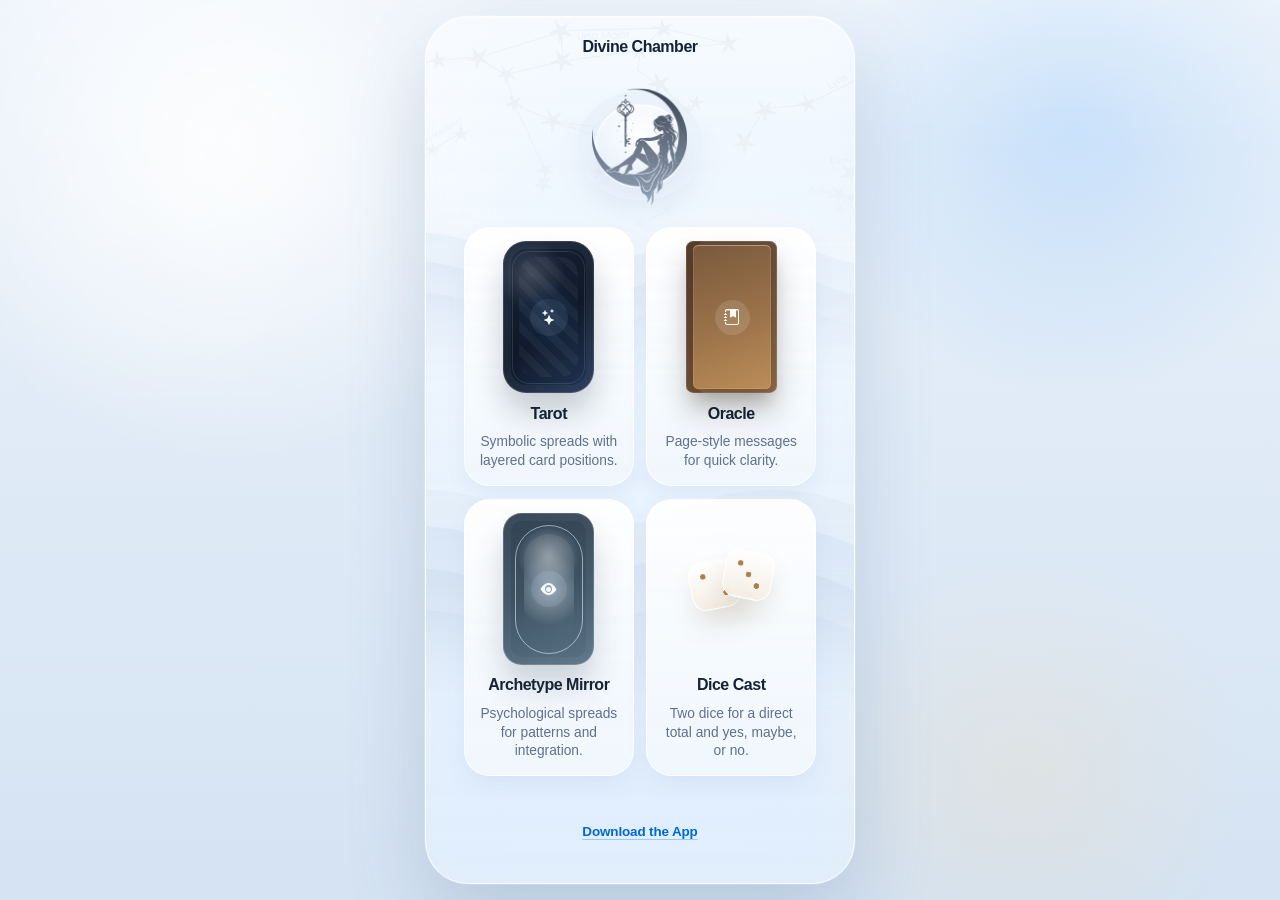
==== commit b2f31d2e: "feat: add homepage app install flow" ====
--- a/index.html
+++ b/index.html
@@ -4,6 +4,11 @@
     <meta charset="UTF-8" />
     <meta name="viewport" content="width=device-width, initial-scale=1.0, viewport-fit=cover" />
     <meta name="theme-color" content="#eef4fb" />
+    <meta name="application-name" content="Divine Chamber" />
+    <meta name="apple-mobile-web-app-capable" content="yes" />
+    <meta name="apple-mobile-web-app-status-bar-style" content="default" />
+    <meta name="apple-mobile-web-app-title" content="Divine Chamber" />
+    <meta name="mobile-web-app-capable" content="yes" />
     <title>Divine Chamber | Tarot, Oracle, Archetype Mirror, and Dice</title>
     <meta
       name="description"
@@ -17,6 +22,8 @@
       href="https://cdn.jsdelivr.net/npm/bootstrap-icons@1.11.3/font/bootstrap-icons.min.css"
       rel="stylesheet"
     />
+    <link rel="manifest" href="manifest.webmanifest" />
+    <link rel="apple-touch-icon" href="img/apple-touch-icon.png" />
     <link rel="stylesheet" href="styles.css" />
   </head>
   <body>
@@ -145,6 +152,9 @@
                         <span class="mystery-card__prompt">Tap to begin</span>
                       </span>
                     </div>
+                    <button id="installAppButton" class="install-app-cta" type="button" hidden>
+                      Download the App
+                    </button>
                   </div>
 
                   <div class="stage-panel">
@@ -274,6 +284,30 @@
       </div>
     </div>
 
+    <div
+      class="modal fade install-modal"
+      id="installModal"
+      tabindex="-1"
+      aria-labelledby="installModalTitle"
+      aria-hidden="true"
+    >
+      <div class="modal-dialog modal-dialog-centered">
+        <div class="modal-content install-modal__content">
+          <div class="modal-body install-modal__body">
+            <div class="install-modal__kicker">Download the App</div>
+            <h2 id="installModalTitle" class="install-modal__title">Add Divine Chamber</h2>
+            <p id="installModalBody" class="install-modal__text mb-0"></p>
+            <ol id="installModalSteps" class="install-modal__steps mb-0"></ol>
+            <div class="install-modal__actions">
+              <button type="button" class="btn btn-ios btn-ios--secondary" data-bs-dismiss="modal">
+                Close
+              </button>
+            </div>
+          </div>
+        </div>
+      </div>
+    </div>
+
     <script src="https://cdn.jsdelivr.net/npm/bootstrap@5.3.3/dist/js/bootstrap.bundle.min.js"></script>
     <script src="vendor/browser-sibyl.js" defer></script>
     <script src="tarot-art.js" defer></script>
--- a/styles.css
+++ b/styles.css
@@ -133,10 +133,22 @@
   top: 18%;
   height: 13rem;
   opacity: 0.88;
-  background-image: url("data:image/svg+xml,%3Csvg xmlns='http://www.w3.org/2000/svg' viewBox='0 0 880 260'%3E%3Cpath d='M0 54C73 28 147 28 220 54S367 80 440 54S587 28 660 54S807 80 880 54V260H0Z' fill='%23f1f7fd' fill-opacity='0.92'/%3E%3Cpath d='M0 92C73 60 147 60 220 92S367 124 440 92S587 60 660 92S807 124 880 92V260H0Z' fill='%23e1ecf8' fill-opacity='0.84'/%3E%3Cpath d='M0 134C73 100 147 100 220 134S367 168 440 134S587 100 660 134S807 168 880 134V260H0Z' fill='%23cfdeef' fill-opacity='0.74'/%3E%3Cpath d='M0 176C73 142 147 142 220 176S367 210 440 176S587 142 660 176S807 210 880 176V260H0Z' fill='%23bed1e5' fill-opacity='0.62'/%3E%3C/svg%3E");
-  background-size: 40rem 100%;
-  mask-image: linear-gradient(180deg, rgba(0, 0, 0, 0.82) 0%, rgba(0, 0, 0, 0.72) 32%, rgba(0, 0, 0, 0.36) 68%, transparent 100%);
-  -webkit-mask-image: linear-gradient(180deg, rgba(0, 0, 0, 0.82) 0%, rgba(0, 0, 0, 0.72) 32%, rgba(0, 0, 0, 0.36) 68%, transparent 100%);
+  background-image:
+    linear-gradient(
+      180deg,
+      rgba(236, 244, 252, 0) 0%,
+      rgba(236, 244, 252, 0) 44%,
+      rgba(233, 241, 250, 0.14) 60%,
+      rgba(227, 237, 248, 0.42) 76%,
+      rgba(220, 232, 245, 0.82) 92%,
+      rgba(215, 228, 242, 0.98) 100%
+    ),
+    url("data:image/svg+xml,%3Csvg xmlns='http://www.w3.org/2000/svg' viewBox='0 0 880 260'%3E%3Cpath d='M0 54C73 28 147 28 220 54S367 80 440 54S587 28 660 54S807 80 880 54V260H0Z' fill='%23f1f7fd' fill-opacity='0.92'/%3E%3Cpath d='M0 92C73 60 147 60 220 92S367 124 440 92S587 60 660 92S807 124 880 92V260H0Z' fill='%23e1ecf8' fill-opacity='0.84'/%3E%3Cpath d='M0 134C73 100 147 100 220 134S367 168 440 134S587 100 660 134S807 168 880 134V260H0Z' fill='%23cfdeef' fill-opacity='0.74'/%3E%3Cpath d='M0 176C73 142 147 142 220 176S367 210 440 176S587 142 660 176S807 210 880 176V260H0Z' fill='%23bed1e5' fill-opacity='0.62'/%3E%3C/svg%3E");
+  background-repeat: no-repeat, repeat-x;
+  background-position: center top, 0 0;
+  background-size: 100% 100%, 40rem 100%;
+  mask-image: linear-gradient(180deg, rgba(0, 0, 0, 0.84) 0%, rgba(0, 0, 0, 0.78) 28%, rgba(0, 0, 0, 0.58) 52%, rgba(0, 0, 0, 0.28) 78%, transparent 100%);
+  -webkit-mask-image: linear-gradient(180deg, rgba(0, 0, 0, 0.84) 0%, rgba(0, 0, 0, 0.78) 28%, rgba(0, 0, 0, 0.58) 52%, rgba(0, 0, 0, 0.28) 78%, transparent 100%);
   animation: ambient-wave-right 120s linear infinite;
 }
 
@@ -144,10 +156,22 @@
   top: 49%;
   height: 17rem;
   opacity: 0.82;
-  background-image: url("data:image/svg+xml,%3Csvg xmlns='http://www.w3.org/2000/svg' viewBox='0 0 920 320'%3E%3Cpath d='M0 70C77 38 153 38 230 70S383 102 460 70S613 38 690 70S843 102 920 70V320H0Z' fill='%23e0ebf6' fill-opacity='0.86'/%3E%3Cpath d='M0 122C77 84 153 84 230 122S383 160 460 122S613 84 690 122S843 160 920 122V320H0Z' fill='%23d0dff0' fill-opacity='0.8'/%3E%3Cpath d='M0 182C77 138 153 138 230 182S383 226 460 182S613 138 690 182S843 226 920 182V320H0Z' fill='%23becfe3' fill-opacity='0.76'/%3E%3Cpath d='M0 236C77 192 153 192 230 236S383 280 460 236S613 192 690 236S843 280 920 236V320H0Z' fill='%23a9bfd7' fill-opacity='0.68'/%3E%3C/svg%3E");
-  background-size: 44rem 100%;
-  mask-image: linear-gradient(180deg, rgba(0, 0, 0, 0.86) 0%, rgba(0, 0, 0, 0.72) 36%, rgba(0, 0, 0, 0.38) 72%, transparent 100%);
-  -webkit-mask-image: linear-gradient(180deg, rgba(0, 0, 0, 0.86) 0%, rgba(0, 0, 0, 0.72) 36%, rgba(0, 0, 0, 0.38) 72%, transparent 100%);
+  background-image:
+    linear-gradient(
+      180deg,
+      rgba(228, 238, 249, 0) 0%,
+      rgba(228, 238, 249, 0) 42%,
+      rgba(224, 235, 247, 0.16) 58%,
+      rgba(218, 230, 244, 0.44) 74%,
+      rgba(212, 225, 241, 0.84) 90%,
+      rgba(208, 223, 240, 0.99) 100%
+    ),
+    url("data:image/svg+xml,%3Csvg xmlns='http://www.w3.org/2000/svg' viewBox='0 0 920 320'%3E%3Cpath d='M0 70C77 38 153 38 230 70S383 102 460 70S613 38 690 70S843 102 920 70V320H0Z' fill='%23e0ebf6' fill-opacity='0.86'/%3E%3Cpath d='M0 122C77 84 153 84 230 122S383 160 460 122S613 84 690 122S843 160 920 122V320H0Z' fill='%23d0dff0' fill-opacity='0.8'/%3E%3Cpath d='M0 182C77 138 153 138 230 182S383 226 460 182S613 138 690 182S843 226 920 182V320H0Z' fill='%23becfe3' fill-opacity='0.76'/%3E%3Cpath d='M0 236C77 192 153 192 230 236S383 280 460 236S613 192 690 236S843 280 920 236V320H0Z' fill='%23a9bfd7' fill-opacity='0.68'/%3E%3C/svg%3E");
+  background-repeat: no-repeat, repeat-x;
+  background-position: center top, 0 0;
+  background-size: 100% 100%, 44rem 100%;
+  mask-image: linear-gradient(180deg, rgba(0, 0, 0, 0.88) 0%, rgba(0, 0, 0, 0.8) 30%, rgba(0, 0, 0, 0.6) 54%, rgba(0, 0, 0, 0.28) 80%, transparent 100%);
+  -webkit-mask-image: linear-gradient(180deg, rgba(0, 0, 0, 0.88) 0%, rgba(0, 0, 0, 0.8) 30%, rgba(0, 0, 0, 0.6) 54%, rgba(0, 0, 0, 0.28) 80%, transparent 100%);
   animation: ambient-wave-left 136s linear infinite;
 }
 
@@ -385,6 +409,10 @@
   display: none;
 }
 
+.setup-stage--mode .setup-stage__card-zone {
+  padding-bottom: 2.4rem;
+}
+
 .setup-stage__card-zone {
   position: relative;
   display: flex;
@@ -460,6 +488,100 @@
   mask-size: contain;
   filter: drop-shadow(0 10px 16px rgba(67, 88, 122, 0.08));
   opacity: 0.96;
+}
+
+.install-app-cta {
+  position: absolute;
+  left: 50%;
+  bottom: 0.22rem;
+  z-index: 2;
+  transform: translateX(-50%);
+  appearance: none;
+  border: 0;
+  border-radius: 999px;
+  padding: 0.32rem 0.7rem;
+  background: transparent;
+  color: var(--accent-strong);
+  font: inherit;
+  font-size: 0.84rem;
+  font-weight: 700;
+  letter-spacing: -0.01em;
+  white-space: nowrap;
+  text-decoration: underline;
+  text-decoration-color: rgba(10, 132, 255, 0.34);
+  text-underline-offset: 0.18rem;
+  transition:
+    color 180ms ease,
+    transform 180ms ease,
+    text-decoration-color 180ms ease;
+}
+
+.install-app-cta:hover,
+.install-app-cta:focus {
+  color: var(--accent);
+  transform: translateX(-50%) translateY(-1px);
+  text-decoration-color: rgba(10, 132, 255, 0.58);
+}
+
+.install-modal .modal-dialog {
+  max-width: 22rem;
+  padding: 0 0.5rem;
+}
+
+.install-modal__content {
+  border: 1px solid rgba(255, 255, 255, 0.78);
+  border-radius: 1.55rem;
+  background:
+    linear-gradient(180deg, rgba(255, 255, 255, 0.96), rgba(241, 247, 253, 0.94));
+  box-shadow:
+    inset 0 1px 0 rgba(255, 255, 255, 0.98),
+    var(--shadow-lg);
+}
+
+.install-modal__body {
+  display: grid;
+  gap: 0.82rem;
+  padding: 1.15rem 1.1rem 1.08rem;
+}
+
+.install-modal__kicker {
+  font-size: 0.72rem;
+  font-weight: 700;
+  letter-spacing: 0.08em;
+  text-transform: uppercase;
+  color: var(--text-muted);
+}
+
+.install-modal__title {
+  margin: 0;
+  font-size: 1.34rem;
+  font-weight: 760;
+  letter-spacing: -0.03em;
+  color: var(--text);
+}
+
+.install-modal__text {
+  font-size: 0.95rem;
+  line-height: 1.5;
+  color: var(--text-soft);
+}
+
+.install-modal__steps {
+  display: grid;
+  gap: 0.48rem;
+  padding-left: 1.2rem;
+  color: var(--text);
+  font-size: 0.93rem;
+  line-height: 1.42;
+}
+
+.install-modal__steps[hidden] {
+  display: none;
+}
+
+.install-modal__actions {
+  display: flex;
+  justify-content: flex-end;
 }
 
 .mode-choice {
@@ -674,15 +796,15 @@
 }
 
 .mode-choice__artifact--dice {
-  width: 5.9rem;
-  aspect-ratio: 1 / 1;
+  width: 5.7rem;
+  aspect-ratio: 190 / 317;
   overflow: visible;
 }
 
 .mode-choice__die {
   position: absolute;
-  width: 3rem;
-  height: 3rem;
+  width: 3.08rem;
+  height: 3.08rem;
   border-radius: 0.9rem;
   background:
     linear-gradient(180deg, rgba(255, 255, 255, 0.98), rgba(243, 237, 226, 0.92));
@@ -715,15 +837,15 @@
 }
 
 .mode-choice__die--one {
-  left: 0.38rem;
-  top: 1.16rem;
+  left: 0.28rem;
+  top: 2.94rem;
   transform: rotate(-12deg);
   animation: intro-dice-left 2.6s ease-in-out infinite;
 }
 
 .mode-choice__die--two {
-  right: 0.42rem;
-  top: 0.46rem;
+  right: 0.22rem;
+  top: 2.28rem;
   transform: rotate(11deg);
   animation: intro-dice-right 2.6s ease-in-out infinite 0.12s;
 }
@@ -842,10 +964,6 @@
 .mode-choice[data-select-mode="dice"] .mode-choice__text,
 .mode-choice[data-select-mode="archetype"] .mode-choice__text {
   max-width: 9rem;
-}
-
-.mode-choice[data-select-mode="dice"] .mode-choice__artifact {
-  margin-bottom: 1.55rem;
 }
 
 .app-shell[data-mode="dice"] .btn-ios--secondary,
@@ -2470,7 +2588,7 @@
 }
 
 .accordion-body {
-  padding-top: 0;
+  padding-top: 0.9rem;
 }
 
 .accordion-detail {
@@ -2873,23 +2991,24 @@
   }
 
   .app-topbar {
-    flex-wrap: wrap;
-    row-gap: 0.55rem;
+    flex-wrap: nowrap;
+    row-gap: 0;
+    gap: 0.65rem;
   }
 
   .mode-switch {
-    width: 100%;
-    min-width: 0;
+    width: auto;
+    min-width: 17.75rem;
   }
 
   .mode-switch__option {
-    padding: 0.54rem 0.28rem;
-    font-size: 0.72rem;
-    gap: 0.2rem;
+    padding: 0.56rem 0.62rem;
+    font-size: 0.8rem;
+    gap: 0.34rem;
   }
 
   .mode-switch__option i {
-    display: none;
+    display: inline-flex;
   }
 
   .mode-choice-grid {
@@ -2913,10 +3032,6 @@
     width: 4.95rem;
   }
 
-  .mode-choice__artifact--dice {
-    width: 5.15rem;
-  }
-
   .mode-choice__text {
     font-size: 0.75rem;
   }
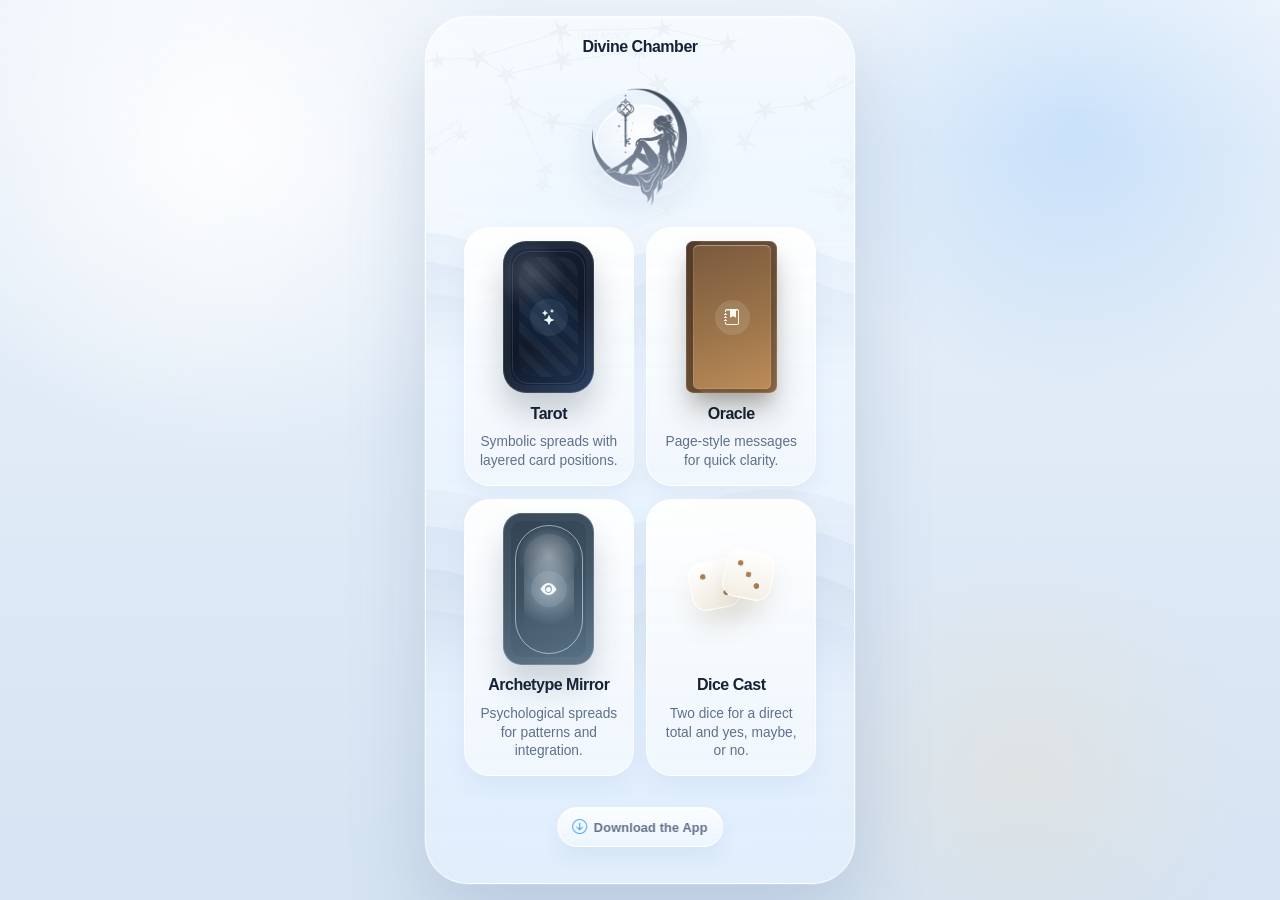
==== commit 95ef5341: "fix: polish app install prompt ui" ====
--- a/index.html
+++ b/index.html
@@ -153,7 +153,8 @@
                       </span>
                     </div>
                     <button id="installAppButton" class="install-app-cta" type="button" hidden>
-                      Download the App
+                      <i class="bi bi-arrow-down-circle" aria-hidden="true"></i>
+                      <span>Download the App</span>
                     </button>
                   </div>
 
--- a/styles.css
+++ b/styles.css
@@ -497,35 +497,55 @@
   z-index: 2;
   transform: translateX(-50%);
   appearance: none;
-  border: 0;
+  display: inline-flex;
+  align-items: center;
+  gap: 0.4rem;
+  border: 1px solid rgba(255, 255, 255, 0.76);
   border-radius: 999px;
-  padding: 0.32rem 0.7rem;
-  background: transparent;
-  color: var(--accent-strong);
+  padding: 0.5rem 0.88rem 0.52rem;
+  background:
+    linear-gradient(180deg, rgba(255, 255, 255, 0.84), rgba(239, 246, 253, 0.78));
+  box-shadow:
+    inset 0 1px 0 rgba(255, 255, 255, 0.96),
+    0 10px 18px rgba(86, 112, 149, 0.08);
+  backdrop-filter: blur(18px) saturate(160%);
+  color: var(--text-soft);
   font: inherit;
-  font-size: 0.84rem;
+  font-size: 0.8rem;
   font-weight: 700;
-  letter-spacing: -0.01em;
+  letter-spacing: 0.01em;
   white-space: nowrap;
-  text-decoration: underline;
-  text-decoration-color: rgba(10, 132, 255, 0.34);
-  text-underline-offset: 0.18rem;
   transition:
     color 180ms ease,
     transform 180ms ease,
-    text-decoration-color 180ms ease;
+    border-color 180ms ease,
+    box-shadow 180ms ease,
+    background 180ms ease;
+}
+
+.install-app-cta i {
+  font-size: 0.92rem;
+  color: rgba(10, 132, 255, 0.8);
 }
 
 .install-app-cta:hover,
 .install-app-cta:focus {
-  color: var(--accent);
+  color: var(--text);
   transform: translateX(-50%) translateY(-1px);
-  text-decoration-color: rgba(10, 132, 255, 0.58);
+  border-color: rgba(10, 132, 255, 0.16);
+  background:
+    linear-gradient(180deg, rgba(255, 255, 255, 0.92), rgba(236, 244, 253, 0.86));
+  box-shadow:
+    inset 0 1px 0 rgba(255, 255, 255, 0.98),
+    0 12px 22px rgba(86, 112, 149, 0.1);
 }
 
 .install-modal .modal-dialog {
-  max-width: 22rem;
-  padding: 0 0.5rem;
+  width: min(calc(100vw - 2.25rem), 22rem);
+  max-width: none;
+  margin-left: auto;
+  margin-right: auto;
+  padding: 0;
 }
 
 .install-modal__content {
@@ -581,7 +601,11 @@
 
 .install-modal__actions {
   display: flex;
-  justify-content: flex-end;
+  justify-content: center;
+}
+
+.install-modal__actions .btn-ios {
+  min-width: 7.4rem;
 }
 
 .mode-choice {
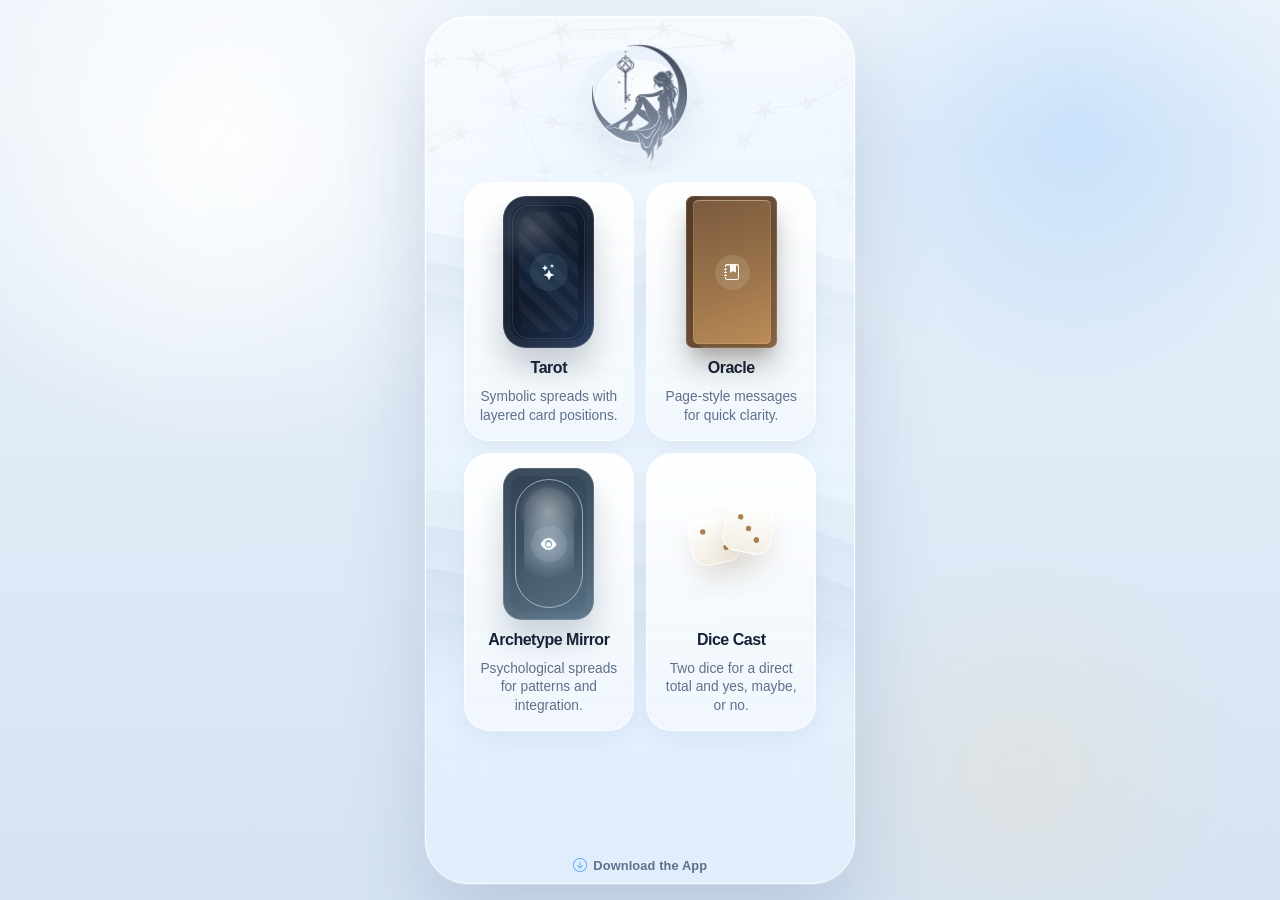
==== commit e794c17b: "chore: sync preprod2 updates" ====
--- a/index.html
+++ b/index.html
@@ -203,6 +203,45 @@
                       </div>
                     </div>
 
+                    <div id="questionPanel" class="stage-section" hidden>
+                      <div class="question-gate">
+                        <div class="question-gate__copy">
+                          <div id="questionPanelLabel" class="stage-section__label">Optional question</div>
+                          <h2 id="questionPanelTitle" class="focus-timer__title">Ask about this reading.</h2>
+                          <p id="questionPanelBody" class="focus-timer__body mb-0">
+                            Add a question for a personalised interpretation, or skip and open the reading as it stands.
+                          </p>
+                        </div>
+
+                        <label class="question-gate__field" for="aiQuestionInput">
+                          <span class="question-gate__label">Your question</span>
+                          <textarea
+                            id="aiQuestionInput"
+                            class="question-gate__input"
+                            rows="4"
+                            maxlength="360"
+                            placeholder="What should I understand about this reading?"
+                          ></textarea>
+                        </label>
+
+                        <p id="questionPanelStatus" class="question-gate__status mb-0" hidden></p>
+
+                        <div class="question-gate__actions">
+                          <button id="skipQuestionButton" class="btn btn-ios btn-ios--ghost" type="button">
+                            Skip
+                          </button>
+                          <button
+                            id="askAiButton"
+                            class="btn btn-ios btn-ios--secondary"
+                            type="button"
+                            disabled
+                          >
+                            Submit
+                          </button>
+                        </div>
+                      </div>
+                    </div>
+
                     <p id="setupFootnote" class="stage-footnote mb-0">Choose one to begin.</p>
                   </div>
                 </div>
@@ -253,6 +292,13 @@
                     </button>
 
                     <div class="reading-sheet__inner">
+                      <div id="aiInterpretationPanel" class="ai-interpretation" hidden>
+                        <div class="surface-kicker">Personalised Interpretation</div>
+                        <h2 id="aiInterpretationTitle" class="takeaways-title">Personalised Interpretation</h2>
+                        <p id="aiInterpretationQuestion" class="ai-interpretation__question mb-0"></p>
+                        <div id="aiInterpretationBody" class="ai-interpretation__body"></div>
+                      </div>
+
                       <div class="reading-sheet__header">
                         <div>
                           <div id="readingSurfaceKicker" class="surface-kicker">Interpretation</div>
@@ -314,6 +360,7 @@
     <script src="tarot-art.js" defer></script>
     <script src="oracle-phrases.js" defer></script>
     <script src="archetype-mirror-data.js" defer></script>
+    <script src="site-config.js" defer></script>
     <script src="app.js" defer></script>
   </body>
 </html>
--- a/styles.css
+++ b/styles.css
@@ -264,18 +264,6 @@
 }
 
 .app-main.is-mode-select .app-topbar {
-  justify-content: center;
-}
-
-.app-main.is-mode-select .mode-switch {
-  display: none;
-}
-
-.app-main.is-mode-select .brand-mark {
-  margin-inline: auto;
-}
-
-.app-main.is-mode-select .brand-mark__icon {
   display: none;
 }
 
@@ -410,7 +398,8 @@
 }
 
 .setup-stage--mode .setup-stage__card-zone {
-  padding-bottom: 2.4rem;
+  position: static;
+  padding-bottom: 0;
 }
 
 .setup-stage__card-zone {
@@ -436,11 +425,11 @@
   position: relative;
   width: min(100%, 9.05rem);
   margin-inline: auto;
-  margin-bottom: -0.9rem;
+  margin-bottom: 1.04rem;
   height: 7.45rem;
   display: grid;
   place-items: center;
-  transform: translateY(-1.35rem);
+  transform: translateY(0.66rem);
 }
 
 .mode-choice-logo__halo,
@@ -493,51 +482,45 @@
 .install-app-cta {
   position: absolute;
   left: 50%;
-  bottom: 0.22rem;
+  bottom: 5px;
   z-index: 2;
   transform: translateX(-50%);
   appearance: none;
   display: inline-flex;
   align-items: center;
   gap: 0.4rem;
-  border: 1px solid rgba(255, 255, 255, 0.76);
-  border-radius: 999px;
-  padding: 0.5rem 0.88rem 0.52rem;
-  background:
-    linear-gradient(180deg, rgba(255, 255, 255, 0.84), rgba(239, 246, 253, 0.78));
-  box-shadow:
-    inset 0 1px 0 rgba(255, 255, 255, 0.96),
-    0 10px 18px rgba(86, 112, 149, 0.08);
-  backdrop-filter: blur(18px) saturate(160%);
+  border: 0;
+  border-radius: 0;
+  padding: 0.12rem 0.1rem;
+  background: transparent;
+  box-shadow: none;
+  backdrop-filter: none;
   color: var(--text-soft);
   font: inherit;
   font-size: 0.8rem;
-  font-weight: 700;
+  font-weight: 680;
   letter-spacing: 0.01em;
   white-space: nowrap;
   transition:
     color 180ms ease,
     transform 180ms ease,
-    border-color 180ms ease,
-    box-shadow 180ms ease,
-    background 180ms ease;
+    opacity 180ms ease;
+}
+
+.app-main.is-mode-select .install-app-cta {
+  bottom: 5px;
 }
 
 .install-app-cta i {
-  font-size: 0.92rem;
-  color: rgba(10, 132, 255, 0.8);
+  font-size: 0.88rem;
+  color: rgba(10, 132, 255, 0.64);
 }
 
 .install-app-cta:hover,
 .install-app-cta:focus {
-  color: var(--text);
+  color: var(--accent-strong);
   transform: translateX(-50%) translateY(-1px);
-  border-color: rgba(10, 132, 255, 0.16);
-  background:
-    linear-gradient(180deg, rgba(255, 255, 255, 0.92), rgba(236, 244, 253, 0.86));
-  box-shadow:
-    inset 0 1px 0 rgba(255, 255, 255, 0.98),
-    0 12px 22px rgba(86, 112, 149, 0.1);
+  opacity: 1;
 }
 
 .install-modal .modal-dialog {
@@ -1526,6 +1509,185 @@
 .reflection-intro__copy {
   display: grid;
   gap: 0.35rem;
+}
+
+.question-gate {
+  display: grid;
+  gap: 0.7rem;
+  padding: 0.75rem;
+  border-radius: 1.1rem;
+  border: 1px solid rgba(10, 132, 255, 0.12);
+  background:
+    linear-gradient(180deg, rgba(248, 251, 255, 0.96), rgba(238, 246, 253, 0.92));
+  box-shadow: inset 0 1px 0 rgba(255, 255, 255, 0.96);
+}
+
+.app-shell[data-mode="archetype"] .question-gate {
+  border-color: rgba(91, 113, 133, 0.14);
+  background:
+    linear-gradient(180deg, rgba(248, 251, 254, 0.96), rgba(239, 246, 251, 0.92));
+}
+
+.question-gate__copy {
+  display: grid;
+  gap: 0.35rem;
+}
+
+.question-gate__field {
+  display: grid;
+  gap: 0.35rem;
+}
+
+.question-gate__label {
+  font-size: 0.8rem;
+  font-weight: 700;
+  color: var(--text-soft);
+}
+
+.question-gate__input {
+  width: 100%;
+  min-height: 4.6rem;
+  resize: none;
+  border: 1px solid rgba(22, 34, 54, 0.08);
+  border-radius: 0.95rem;
+  padding: 0.78rem 0.88rem;
+  background: rgba(255, 255, 255, 0.94);
+  color: var(--text);
+  font: inherit;
+  line-height: 1.45;
+  box-shadow: inset 0 1px 0 rgba(255, 255, 255, 0.92);
+  transition:
+    border-color 180ms ease,
+    box-shadow 180ms ease,
+    background 180ms ease;
+}
+
+.question-gate__input:focus {
+  outline: none;
+  border-color: rgba(10, 132, 255, 0.24);
+  box-shadow:
+    inset 0 1px 0 rgba(255, 255, 255, 0.94),
+    0 0 0 3px rgba(10, 132, 255, 0.08);
+}
+
+.app-shell[data-mode="archetype"] .question-gate__input:focus {
+  border-color: rgba(91, 113, 133, 0.24);
+  box-shadow:
+    inset 0 1px 0 rgba(255, 255, 255, 0.94),
+    0 0 0 3px rgba(91, 113, 133, 0.08);
+}
+
+.question-gate__actions {
+  display: grid;
+  grid-template-columns: repeat(2, minmax(0, 1fr));
+  gap: 0.55rem;
+}
+
+.question-gate__actions .btn-ios {
+  min-height: 3rem;
+}
+
+.question-gate__actions .btn-ios--ghost {
+  background: rgba(255, 255, 255, 0.82);
+  border-color: rgba(22, 34, 54, 0.08);
+  color: var(--text-soft);
+  box-shadow: inset 0 1px 0 rgba(255, 255, 255, 0.92);
+}
+
+.question-gate__actions .btn-ios--secondary {
+  background: linear-gradient(180deg, rgba(226, 239, 252, 0.94), rgba(212, 231, 249, 0.92));
+  border-color: rgba(10, 132, 255, 0.1);
+  color: var(--accent-strong);
+  box-shadow:
+    inset 0 1px 0 rgba(255, 255, 255, 0.94),
+    0 10px 18px rgba(10, 132, 255, 0.08);
+}
+
+.question-gate__actions .btn-ios--secondary:disabled {
+  background: linear-gradient(180deg, rgba(241, 246, 251, 0.9), rgba(233, 240, 247, 0.9));
+  border-color: rgba(22, 34, 54, 0.04);
+  color: rgba(111, 129, 151, 0.58);
+  box-shadow: inset 0 1px 0 rgba(255, 255, 255, 0.92);
+  transform: none;
+}
+
+.question-gate__actions .btn-ios--secondary:not(:disabled):hover,
+.question-gate__actions .btn-ios--secondary:not(:disabled):focus {
+  background: linear-gradient(180deg, rgba(222, 237, 252, 0.98), rgba(205, 227, 248, 0.96));
+  border-color: rgba(10, 132, 255, 0.14);
+  box-shadow:
+    inset 0 1px 0 rgba(255, 255, 255, 0.96),
+    0 12px 20px rgba(10, 132, 255, 0.1);
+}
+
+.app-shell[data-mode="archetype"] .question-gate__actions .btn-ios--secondary {
+  background: linear-gradient(180deg, rgba(228, 235, 242, 0.96), rgba(215, 226, 236, 0.94));
+  border-color: rgba(91, 113, 133, 0.12);
+  color: #5b7185;
+  box-shadow:
+    inset 0 1px 0 rgba(255, 255, 255, 0.94),
+    0 10px 18px rgba(91, 113, 133, 0.08);
+}
+
+.app-shell[data-mode="archetype"] .question-gate__actions .btn-ios--secondary:disabled {
+  background: linear-gradient(180deg, rgba(240, 244, 247, 0.92), rgba(231, 237, 242, 0.9));
+  border-color: rgba(91, 113, 133, 0.05);
+  color: rgba(91, 113, 133, 0.5);
+  box-shadow: inset 0 1px 0 rgba(255, 255, 255, 0.92);
+}
+
+.app-shell[data-mode="archetype"] .question-gate__actions .btn-ios--secondary:not(:disabled):hover,
+.app-shell[data-mode="archetype"] .question-gate__actions .btn-ios--secondary:not(:disabled):focus {
+  background: linear-gradient(180deg, rgba(223, 232, 240, 0.98), rgba(208, 221, 233, 0.96));
+  border-color: rgba(91, 113, 133, 0.16);
+  box-shadow:
+    inset 0 1px 0 rgba(255, 255, 255, 0.95),
+    0 12px 20px rgba(91, 113, 133, 0.1);
+}
+
+.question-gate__status {
+  display: flex;
+  align-items: center;
+  gap: 0.55rem;
+  font-size: 0.9rem;
+  line-height: 1.45;
+  color: var(--text-soft);
+}
+
+.question-gate__status.is-loading::before {
+  content: "";
+  width: 0.95rem;
+  height: 0.95rem;
+  flex: 0 0 auto;
+  border-radius: 50%;
+  border: 2px solid rgba(10, 132, 255, 0.18);
+  border-top-color: rgba(10, 132, 255, 0.7);
+  animation: question-gate-spin 680ms linear infinite;
+}
+
+.app-shell[data-mode="archetype"] .question-gate__status.is-loading::before {
+  border-color: rgba(91, 113, 133, 0.18);
+  border-top-color: rgba(91, 113, 133, 0.7);
+}
+
+.question-gate__status.is-error {
+  color: #a0523f;
+}
+
+.setup-stage--question .stage-panel {
+  gap: 0.72rem;
+}
+
+.setup-stage--question .stage-title {
+  font-size: clamp(1.58rem, 7vw, 1.85rem);
+  line-height: 1.02;
+}
+
+.setup-stage--question .stage-body,
+.setup-stage--question .stage-footnote,
+.setup-stage--question .question-gate__copy,
+.setup-stage--question .question-gate__label {
+  display: none;
 }
 
 .setup-stage--action .stage-panel {
@@ -2004,6 +2166,90 @@
   --card-height: calc(var(--card-width) * 1.6685);
 }
 
+.reading-board--ai-loading {
+  min-height: clamp(18rem, 48vh, 24rem);
+  align-content: center;
+}
+
+.ai-loading-board {
+  width: min(100%, 18rem);
+  display: grid;
+  justify-items: center;
+  gap: 1rem;
+  padding: 1.4rem 1.2rem;
+  border-radius: 1.7rem;
+  border: 1px solid rgba(255, 255, 255, 0.78);
+  background:
+    linear-gradient(180deg, rgba(255, 255, 255, 0.94), rgba(241, 247, 253, 0.92));
+  box-shadow:
+    inset 0 1px 0 rgba(255, 255, 255, 0.94),
+    var(--shadow-md);
+  text-align: center;
+}
+
+.reading-stage--oracle .ai-loading-board {
+  background:
+    linear-gradient(180deg, rgba(254, 250, 244, 0.96), rgba(248, 240, 232, 0.94));
+}
+
+.reading-stage--archetype .ai-loading-board {
+  background:
+    linear-gradient(180deg, rgba(248, 251, 254, 0.96), rgba(239, 246, 251, 0.92));
+}
+
+.ai-loading-board__pulse {
+  width: 4.4rem;
+  height: 4.4rem;
+  border-radius: 50%;
+  background:
+    radial-gradient(circle at 50% 50%, rgba(10, 132, 255, 0.2), rgba(10, 132, 255, 0.04) 58%, transparent 70%);
+  box-shadow:
+    inset 0 1px 0 rgba(255, 255, 255, 0.9),
+    0 0 0 12px rgba(10, 132, 255, 0.05);
+  position: relative;
+}
+
+.ai-loading-board__pulse::after {
+  content: "";
+  position: absolute;
+  inset: 1.05rem;
+  border-radius: 50%;
+  border: 3px solid rgba(10, 132, 255, 0.18);
+  border-top-color: rgba(10, 132, 255, 0.78);
+  animation: question-gate-spin 840ms linear infinite;
+}
+
+.reading-stage--oracle .ai-loading-board__pulse {
+  background:
+    radial-gradient(circle at 50% 50%, rgba(159, 101, 52, 0.18), rgba(159, 101, 52, 0.04) 58%, transparent 70%);
+  box-shadow:
+    inset 0 1px 0 rgba(255, 255, 255, 0.9),
+    0 0 0 12px rgba(159, 101, 52, 0.05);
+}
+
+.reading-stage--oracle .ai-loading-board__pulse::after {
+  border-color: rgba(159, 101, 52, 0.18);
+  border-top-color: rgba(159, 101, 52, 0.76);
+}
+
+.reading-stage--archetype .ai-loading-board__pulse {
+  background:
+    radial-gradient(circle at 50% 50%, rgba(91, 113, 133, 0.18), rgba(91, 113, 133, 0.04) 58%, transparent 70%);
+  box-shadow:
+    inset 0 1px 0 rgba(255, 255, 255, 0.9),
+    0 0 0 12px rgba(91, 113, 133, 0.05);
+}
+
+.reading-stage--archetype .ai-loading-board__pulse::after {
+  border-color: rgba(91, 113, 133, 0.18);
+  border-top-color: rgba(91, 113, 133, 0.74);
+}
+
+.ai-loading-board__copy {
+  display: grid;
+  gap: 0.38rem;
+}
+
 .reading-board.spread-layout-single {
   --card-width: 168px;
   grid-template-columns: 1fr;
@@ -2541,6 +2787,51 @@
   gap: 0.75rem;
 }
 
+.ai-interpretation {
+  display: grid;
+  gap: 0.8rem;
+  padding: 1rem;
+  border-radius: 1.35rem;
+  border: 1px solid rgba(10, 132, 255, 0.1);
+  background:
+    linear-gradient(180deg, rgba(247, 251, 255, 0.96), rgba(238, 246, 253, 0.92));
+  box-shadow:
+    inset 0 1px 0 rgba(255, 255, 255, 0.96),
+    0 10px 22px rgba(86, 112, 149, 0.08);
+}
+
+.reading-stage--archetype .ai-interpretation {
+  border-color: rgba(91, 113, 133, 0.12);
+  background:
+    linear-gradient(180deg, rgba(248, 251, 254, 0.96), rgba(239, 246, 251, 0.92));
+}
+
+.reading-stage--oracle .ai-interpretation {
+  border-color: rgba(159, 101, 52, 0.14);
+  background:
+    linear-gradient(180deg, rgba(254, 250, 244, 0.96), rgba(248, 240, 232, 0.94));
+}
+
+.ai-interpretation__question {
+  font-size: 0.9rem;
+  color: var(--text-soft);
+}
+
+.ai-interpretation__body {
+  display: grid;
+  gap: 0.78rem;
+  color: var(--text);
+  line-height: 1.7;
+}
+
+.ai-interpretation__body p {
+  margin: 0;
+}
+
+.ai-interpretation__body--error {
+  color: var(--text-soft);
+}
+
 .reading-accordion .accordion-item {
   overflow: hidden;
   border-radius: 1.3rem;
@@ -2959,6 +3250,16 @@
   }
 }
 
+@keyframes question-gate-spin {
+  0% {
+    transform: rotate(0deg);
+  }
+
+  100% {
+    transform: rotate(360deg);
+  }
+}
+
 @media (prefers-reduced-motion: reduce) {
   .app-frame::after,
   .app-ambient-waves__band {
@@ -2974,7 +3275,8 @@
   .mode-choice__artifact--archetype .mode-choice__glyph::after,
   .mode-choice__die,
   .dice-cast__die,
-  .dice-cast__result {
+  .dice-cast__result,
+  .question-gate__status.is-loading::before {
     animation: none;
   }
 }
@@ -3042,8 +3344,8 @@
   .mode-choice-logo {
     width: min(100%, 7.95rem);
     height: 6.55rem;
-    margin-bottom: -0.62rem;
-    transform: translateY(-1.02rem);
+    margin-bottom: 0.74rem;
+    transform: translateY(0.5rem);
   }
 
   .mode-choice {
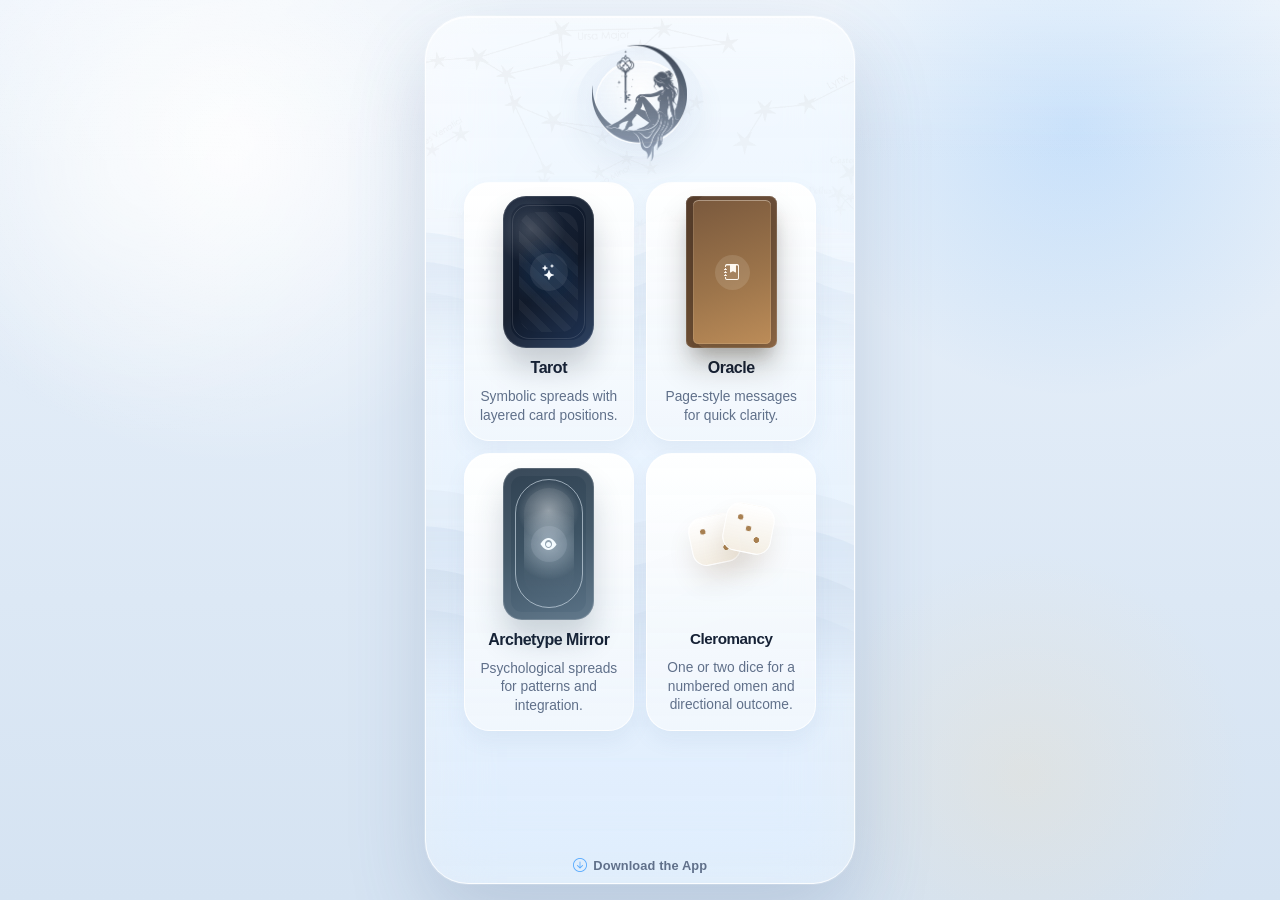
==== commit a0ee8910: "chore: sync preprod2 updates" ====
--- a/index.html
+++ b/index.html
@@ -9,10 +9,10 @@
     <meta name="apple-mobile-web-app-status-bar-style" content="default" />
     <meta name="apple-mobile-web-app-title" content="Divine Chamber" />
     <meta name="mobile-web-app-capable" content="yes" />
-    <title>Divine Chamber | Tarot, Oracle, Archetype Mirror, and Dice</title>
+    <title>Divine Chamber | Tarot, Oracle, Archetype Mirror, and Cleromancy</title>
     <meta
       name="description"
-      content="Choose tarot, oracle, archetype mirror, or dice, then reveal a guided experience inside a simple app-style interface."
+      content="Choose tarot, oracle, archetype mirror, or cleromancy, then reveal a guided experience inside a simple app-style interface."
     />
     <link
       href="https://cdn.jsdelivr.net/npm/bootstrap@5.3.3/dist/css/bootstrap.min.css"
@@ -133,14 +133,14 @@
                         type="button"
                         class="mode-choice"
                         data-select-mode="dice"
-                        aria-label="Choose Dice Cast mode"
+                        aria-label="Choose Cleromancy mode"
                       >
                         <span class="mode-choice__artifact mode-choice__artifact--dice" aria-hidden="true">
                           <span class="mode-choice__die mode-choice__die--one"></span>
                           <span class="mode-choice__die mode-choice__die--two"></span>
                         </span>
-                        <span class="mode-choice__title">Dice Cast</span>
-                        <span class="mode-choice__text">Two dice for a direct total and yes, maybe, or no.</span>
+                        <span class="mode-choice__title">Cleromancy</span>
+                        <span class="mode-choice__text">One or two dice for a numbered omen and directional outcome.</span>
                       </button>
                     </div>
 
--- a/styles.css
+++ b/styles.css
@@ -335,6 +335,12 @@
 
 .app-shell[data-mode="dice"] .mode-switch__option.is-active {
   color: #8e6339;
+}
+
+.mode-switch__option[data-app-mode="dice"] {
+  font-size: 0.74rem;
+  letter-spacing: -0.01em;
+  gap: 0.28rem;
 }
 
 .brand-mark {
@@ -973,6 +979,10 @@
   max-width: 9rem;
 }
 
+.mode-choice[data-select-mode="dice"] .mode-choice__title {
+  font-size: 0.95rem;
+}
+
 .app-shell[data-mode="dice"] .btn-ios--secondary,
 .reading-stage--dice .btn-ios--secondary {
   background: rgba(142, 99, 57, 0.12);
@@ -1011,6 +1021,10 @@
   position: relative;
   width: min(100%, 17.4rem);
   height: 11rem;
+}
+
+.dice-cast__stage--single {
+  width: min(100%, 15rem);
 }
 
 .dice-cast__die {
@@ -1029,6 +1043,10 @@
   animation-delay: 0.08s;
 }
 
+.dice-cast__die--single {
+  animation-delay: 0s;
+}
+
 .dice-cast__face {
   position: relative;
   width: 100%;
@@ -1067,36 +1085,56 @@
   width: min(100%, 17.2rem);
   display: grid;
   justify-items: center;
-  grid-template-rows: auto auto auto 1fr auto;
-  gap: 0.46rem;
-  min-height: 13.8rem;
+  grid-template-rows: auto auto auto auto 1fr;
+  gap: 0.34rem;
+  min-height: 14.2rem;
   padding: 0.08rem 1rem 0;
   animation: dice-result-appear 0.62s ease 0.96s both;
 }
 
 .dice-cast__answer {
-  min-width: 8.6rem;
-  padding: 0.72rem 1.35rem;
+  min-width: min(100%, 13.5rem);
+  padding: 0.72rem 1.2rem;
   border-radius: 999px;
   text-align: center;
-  font-size: 1.24rem;
+  font-size: 1.04rem;
   font-weight: 800;
-  letter-spacing: 0.18em;
+  letter-spacing: 0.08em;
   text-transform: uppercase;
   box-shadow: 0 12px 24px rgba(103, 115, 136, 0.12);
 }
 
-.dice-cast__result--no .dice-cast__answer {
+.dice-cast__answer-detail {
+  margin: 0;
+  text-align: center;
+  font-size: 0.92rem;
+  line-height: 1.35;
+  color: var(--text-soft);
+  max-width: 13.8rem;
+}
+
+.dice-cast__result--danger .dice-cast__answer {
   background: rgba(122, 90, 108, 0.12);
   color: #7a5a6c;
 }
 
-.dice-cast__result--maybe .dice-cast__answer {
+.dice-cast__result--resistance .dice-cast__answer {
+  background: rgba(149, 106, 88, 0.13);
+  color: #8e6654;
+}
+
+.dice-cast__result--uncertain .dice-cast__answer,
+.dice-cast__result--neutral .dice-cast__answer {
   background: rgba(142, 99, 57, 0.12);
   color: #8e6339;
 }
 
-.dice-cast__result--yes .dice-cast__answer {
+.dice-cast__result--progress .dice-cast__answer {
+  background: rgba(111, 134, 120, 0.12);
+  color: #5d7866;
+}
+
+.dice-cast__result--success .dice-cast__answer {
   background: rgba(84, 122, 106, 0.12);
   color: #547a6a;
 }
@@ -1128,8 +1166,10 @@
   margin: 0;
   text-align: center;
   max-width: 15.2rem;
-  font-size: 0.93rem;
-  line-height: 1.45;
+  font-size: 0.74rem;
+  line-height: 1.2;
+  letter-spacing: 0.16em;
+  text-transform: uppercase;
   color: var(--text-soft);
 }
 
@@ -2149,7 +2189,8 @@
 
 .reading-stage--oracle .reading-stage__board {
   display: block;
-  min-height: 100%;
+  min-height: 0;
+  height: 100%;
   padding:
     clamp(7.9rem, 22vh, 8.8rem)
     clamp(0.75rem, 3vw, 1.1rem)
@@ -2176,6 +2217,7 @@
   display: grid;
   justify-items: center;
   gap: 1rem;
+  margin-inline: auto;
   padding: 1.4rem 1.2rem;
   border-radius: 1.7rem;
   border: 1px solid rgba(255, 255, 255, 0.78);
@@ -2190,6 +2232,27 @@
 .reading-stage--oracle .ai-loading-board {
   background:
     linear-gradient(180deg, rgba(254, 250, 244, 0.96), rgba(248, 240, 232, 0.94));
+}
+
+.reading-stage--oracle.reading-stage--ai-loading .reading-stage__board {
+  display: flex;
+  align-items: center;
+  justify-content: center;
+  min-height: 100%;
+  padding:
+    clamp(3.7rem, 10.5vh, 4.7rem)
+    clamp(0.75rem, 3vw, 1.1rem)
+    clamp(2.4rem, 8vh, 3.1rem);
+}
+
+.reading-stage--oracle .reading-board--ai-loading {
+  display: grid;
+  width: 100%;
+  height: auto;
+  min-height: clamp(18rem, 48vh, 24rem);
+  margin: 0;
+  perspective: none;
+  transform: translateY(-1.9rem);
 }
 
 .reading-stage--archetype .ai-loading-board {
@@ -2247,7 +2310,43 @@
 
 .ai-loading-board__copy {
   display: grid;
-  gap: 0.38rem;
+  gap: 0.48rem;
+}
+
+.ai-loading-board__progress {
+  width: min(100%, 13.8rem);
+  height: 0.38rem;
+  margin-top: 0.2rem;
+  border-radius: 999px;
+  overflow: hidden;
+  background: rgba(143, 159, 181, 0.15);
+  box-shadow: inset 0 1px 0 rgba(255, 255, 255, 0.72);
+}
+
+.ai-loading-board__progress-fill {
+  display: block;
+  width: 100%;
+  height: 100%;
+  transform-origin: left center;
+  transform: scaleX(0);
+  background: linear-gradient(90deg, rgba(10, 132, 255, 0.2), rgba(10, 132, 255, 0.62));
+  border-radius: inherit;
+  animation: ai-loading-progress 180s linear forwards;
+  animation-delay: calc(var(--ai-loading-elapsed, 0) * -1s);
+}
+
+.reading-stage--oracle .ai-loading-board__progress-fill {
+  background: linear-gradient(90deg, rgba(159, 101, 52, 0.18), rgba(193, 137, 87, 0.58));
+}
+
+.reading-stage--archetype .ai-loading-board__progress-fill {
+  background: linear-gradient(90deg, rgba(91, 113, 133, 0.18), rgba(91, 113, 133, 0.58));
+}
+
+.ai-loading-board__note {
+  color: var(--text-muted);
+  font-size: 0.84rem;
+  line-height: 1.45;
 }
 
 .reading-board.spread-layout-single {
@@ -3260,6 +3359,16 @@
   }
 }
 
+@keyframes ai-loading-progress {
+  0% {
+    transform: scaleX(0);
+  }
+
+  100% {
+    transform: scaleX(1);
+  }
+}
+
 @media (prefers-reduced-motion: reduce) {
   .app-frame::after,
   .app-ambient-waves__band {
@@ -3276,7 +3385,9 @@
   .mode-choice__die,
   .dice-cast__die,
   .dice-cast__result,
-  .question-gate__status.is-loading::before {
+  .question-gate__status.is-loading::before,
+  .ai-loading-board__pulse::after,
+  .ai-loading-board__progress-fill {
     animation: none;
   }
 }
@@ -3333,6 +3444,11 @@
     gap: 0.34rem;
   }
 
+  .mode-switch__option[data-app-mode="dice"] {
+    font-size: 0.66rem;
+    gap: 0.24rem;
+  }
+
   .mode-switch__option i {
     display: inline-flex;
   }
@@ -3467,13 +3583,18 @@
   }
 
   .dice-cast__answer {
-    min-width: 7.7rem;
-    padding: 0.64rem 1.1rem;
-    font-size: 1.1rem;
+    min-width: min(100%, 12.4rem);
+    padding: 0.64rem 1.02rem;
+    font-size: 0.92rem;
+  }
+
+  .dice-cast__answer-detail {
+    font-size: 0.84rem;
+    max-width: 12.1rem;
   }
 
   .dice-cast__copy {
-    font-size: 0.9rem;
+    font-size: 0.7rem;
   }
 
   .accordion-detail {
@@ -3504,6 +3625,10 @@
 @media (max-height: 760px) {
   .reading-stage {
     --sheet-peek: 4.75rem;
+  }
+
+  .reading-stage--oracle .reading-board--ai-loading {
+    transform: translateY(-1.2rem);
   }
 
   .reading-stage--oracle .reading-stage__board {
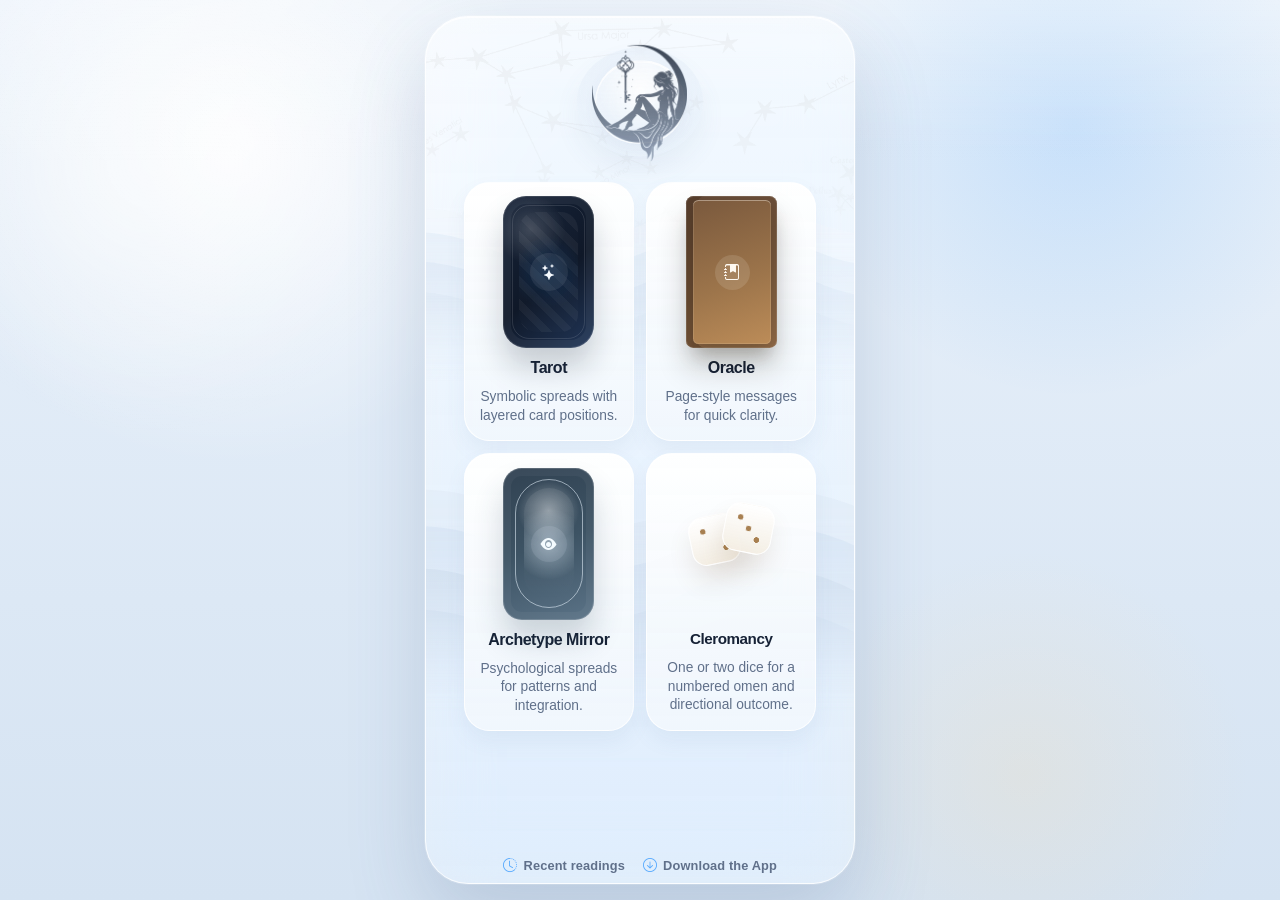
==== commit d722346a: "chore: sync preprod2 updates" ====
--- a/index.html
+++ b/index.html
@@ -152,10 +152,16 @@
                         <span class="mystery-card__prompt">Tap to begin</span>
                       </span>
                     </div>
-                    <button id="installAppButton" class="install-app-cta" type="button" hidden>
-                      <i class="bi bi-arrow-down-circle" aria-hidden="true"></i>
-                      <span>Download the App</span>
-                    </button>
+                    <div class="home-utility-actions" aria-label="App utilities">
+                      <button id="historyButton" class="home-utility-link" type="button">
+                        <i class="bi bi-clock-history" aria-hidden="true"></i>
+                        <span>Recent readings</span>
+                      </button>
+                      <button id="installAppButton" class="install-app-cta home-utility-link" type="button" hidden>
+                        <i class="bi bi-arrow-down-circle" aria-hidden="true"></i>
+                        <span>Download the App</span>
+                      </button>
+                    </div>
                   </div>
 
                   <div class="stage-panel">
@@ -223,6 +229,10 @@
                             placeholder="What should I understand about this reading?"
                           ></textarea>
                         </label>
+
+                        <p class="question-gate__privacy mb-0">
+                          Submit sends your question for a personalised reading. Skip keeps it local.
+                        </p>
 
                         <p id="questionPanelStatus" class="question-gate__status mb-0" hidden></p>
 
@@ -317,6 +327,21 @@
                           New ritual
                         </button>
                       </div>
+                      <div class="reading-sheet__utility-actions" aria-label="Reading actions">
+                        <button id="saveReadingButton" class="reading-utility-action" type="button">
+                          <i class="bi bi-bookmark" aria-hidden="true"></i>
+                          Save
+                        </button>
+                        <button id="copyReadingButton" class="reading-utility-action" type="button">
+                          <i class="bi bi-copy" aria-hidden="true"></i>
+                          Copy
+                        </button>
+                        <button id="shareReadingButton" class="reading-utility-action" type="button">
+                          <i class="bi bi-share" aria-hidden="true"></i>
+                          Share
+                        </button>
+                      </div>
+                      <p id="readingActionStatus" class="reading-action-status mb-0" role="status" hidden></p>
 
                       <div id="cardsAccordion" class="accordion reading-accordion"></div>
 
@@ -355,6 +380,35 @@
       </div>
     </div>
 
+    <div
+      class="modal fade history-modal"
+      id="historyModal"
+      tabindex="-1"
+      aria-labelledby="historyModalTitle"
+      aria-hidden="true"
+    >
+      <div class="modal-dialog modal-dialog-centered">
+        <div class="modal-content install-modal__content history-modal__content">
+          <div class="modal-body install-modal__body history-modal__body">
+            <div class="install-modal__kicker">Recent readings</div>
+            <h2 id="historyModalTitle" class="install-modal__title">Saved locally</h2>
+            <p class="install-modal__text mb-0">
+              Saved readings stay on this device and can be cleared anytime.
+            </p>
+            <div id="historyList" class="history-list" aria-live="polite"></div>
+            <div class="install-modal__actions history-modal__actions">
+              <button id="clearHistoryButton" type="button" class="btn btn-ios btn-ios--ghost">
+                Clear
+              </button>
+              <button type="button" class="btn btn-ios btn-ios--secondary" data-bs-dismiss="modal">
+                Close
+              </button>
+            </div>
+          </div>
+        </div>
+      </div>
+    </div>
+
     <script src="https://cdn.jsdelivr.net/npm/bootstrap@5.3.3/dist/js/bootstrap.bundle.min.js"></script>
     <script src="vendor/browser-sibyl.js" defer></script>
     <script src="tarot-art.js" defer></script>
--- a/styles.css
+++ b/styles.css
@@ -26,8 +26,17 @@
   box-sizing: border-box;
 }
 
+[hidden] {
+  display: none !important;
+}
+
 html {
   color-scheme: light;
+}
+
+:focus-visible {
+  outline: 3px solid rgba(10, 132, 255, 0.34);
+  outline-offset: 3px;
 }
 
 body {
@@ -485,12 +494,20 @@
   opacity: 0.96;
 }
 
-.install-app-cta {
+.home-utility-actions {
   position: absolute;
   left: 50%;
   bottom: 5px;
   z-index: 2;
   transform: translateX(-50%);
+  display: inline-flex;
+  align-items: center;
+  justify-content: center;
+  gap: 0.9rem;
+  white-space: nowrap;
+}
+
+.home-utility-link {
   appearance: none;
   display: inline-flex;
   align-items: center;
@@ -506,26 +523,21 @@
   font-size: 0.8rem;
   font-weight: 680;
   letter-spacing: 0.01em;
-  white-space: nowrap;
   transition:
     color 180ms ease,
     transform 180ms ease,
     opacity 180ms ease;
 }
 
-.app-main.is-mode-select .install-app-cta {
-  bottom: 5px;
-}
-
-.install-app-cta i {
+.home-utility-link i {
   font-size: 0.88rem;
   color: rgba(10, 132, 255, 0.64);
 }
 
-.install-app-cta:hover,
-.install-app-cta:focus {
+.home-utility-link:hover,
+.home-utility-link:focus {
   color: var(--accent-strong);
-  transform: translateX(-50%) translateY(-1px);
+  transform: translateY(-1px);
   opacity: 1;
 }
 
@@ -591,10 +603,93 @@
 .install-modal__actions {
   display: flex;
   justify-content: center;
+  gap: 0.65rem;
+  flex-wrap: wrap;
 }
 
 .install-modal__actions .btn-ios {
   min-width: 7.4rem;
+}
+
+.history-modal__body {
+  gap: 1rem;
+}
+
+.history-list {
+  display: grid;
+  gap: 0.65rem;
+  max-height: min(46vh, 22rem);
+  overflow: auto;
+  padding-right: 0.1rem;
+}
+
+.history-empty,
+.history-item {
+  border: 1px solid rgba(135, 153, 178, 0.16);
+  border-radius: 1.1rem;
+  background: rgba(248, 251, 255, 0.78);
+}
+
+.history-empty {
+  display: grid;
+  justify-items: center;
+  gap: 0.55rem;
+  padding: 1rem;
+  text-align: center;
+  color: var(--text-soft);
+}
+
+.history-empty i {
+  color: rgba(10, 132, 255, 0.58);
+}
+
+.history-item {
+  display: grid;
+  grid-template-columns: 1fr auto;
+  gap: 0.75rem;
+  align-items: center;
+  padding: 0.82rem;
+}
+
+.history-item__meta {
+  margin-bottom: 0.25rem;
+  color: var(--text-muted);
+  font-size: 0.68rem;
+  font-weight: 750;
+  letter-spacing: 0.08em;
+  text-transform: uppercase;
+}
+
+.history-item__title {
+  margin: 0 0 0.28rem;
+  color: var(--text);
+  font-size: 0.98rem;
+  font-weight: 740;
+  letter-spacing: -0.03em;
+}
+
+.history-item__preview {
+  color: var(--text-soft);
+  font-size: 0.82rem;
+  line-height: 1.45;
+  display: -webkit-box;
+  -webkit-box-orient: vertical;
+  -webkit-line-clamp: 2;
+  overflow: hidden;
+}
+
+.history-item__copy {
+  width: 2.2rem;
+  height: 2.2rem;
+  border: 1px solid rgba(10, 132, 255, 0.1);
+  border-radius: 999px;
+  background: rgba(255, 255, 255, 0.82);
+  color: var(--accent-strong);
+}
+
+.history-item__copy.is-confirmed {
+  color: #557b6d;
+  background: rgba(219, 240, 232, 0.92);
 }
 
 .mode-choice {
@@ -1085,9 +1180,9 @@
   width: min(100%, 17.2rem);
   display: grid;
   justify-items: center;
-  grid-template-rows: auto auto auto auto 1fr;
+  grid-template-rows: auto auto auto auto auto auto;
   gap: 0.34rem;
-  min-height: 14.2rem;
+  min-height: 18.4rem;
   padding: 0.08rem 1rem 0;
   animation: dice-result-appear 0.62s ease 0.96s both;
 }
@@ -1174,7 +1269,12 @@
 }
 
 .reading-stage--dice .dice-cast__result .btn-ios--secondary {
+  margin-top: 0.16rem;
+}
+
+.dice-cast__utility-actions {
   align-self: end;
+  margin-top: 1.6rem;
 }
 
 .reading-stage--dice .reading-stage__top-actions {
@@ -1582,6 +1682,13 @@
   font-size: 0.8rem;
   font-weight: 700;
   color: var(--text-soft);
+}
+
+.question-gate__privacy {
+  color: var(--text-muted);
+  font-size: 0.76rem;
+  line-height: 1.35;
+  text-align: center;
 }
 
 .question-gate__input {
@@ -2846,6 +2953,62 @@
   gap: 0.7rem;
 }
 
+.reading-sheet__utility-actions,
+.dice-cast__utility-actions {
+  display: flex;
+  justify-content: center;
+  gap: 0.45rem;
+  flex-wrap: wrap;
+}
+
+.reading-utility-action {
+  appearance: none;
+  display: inline-flex;
+  align-items: center;
+  gap: 0.32rem;
+  border: 1px solid rgba(135, 153, 178, 0.16);
+  border-radius: 999px;
+  padding: 0.42rem 0.7rem;
+  background: rgba(255, 255, 255, 0.66);
+  color: var(--text-soft);
+  font: inherit;
+  font-size: 0.78rem;
+  font-weight: 720;
+  transition:
+    transform 180ms ease,
+    background 180ms ease,
+    color 180ms ease,
+    border-color 180ms ease;
+}
+
+.reading-utility-action:hover,
+.reading-utility-action:focus {
+  transform: translateY(-1px);
+  background: rgba(255, 255, 255, 0.9);
+  border-color: rgba(10, 132, 255, 0.16);
+  color: var(--accent-strong);
+}
+
+.reading-utility-action:disabled {
+  cursor: not-allowed;
+  opacity: 0.48;
+  transform: none;
+}
+
+.reading-action-status {
+  color: var(--text-soft);
+  font-size: 0.82rem;
+  text-align: center;
+}
+
+.reading-action-status.is-success {
+  color: #557b6d;
+}
+
+.reading-action-status.is-error {
+  color: #9b6156;
+}
+
 .btn-ios {
   border-radius: 1.15rem;
   padding: 0.8rem 0.95rem;
@@ -3445,8 +3608,16 @@
   }
 
   .mode-switch__option[data-app-mode="dice"] {
-    font-size: 0.66rem;
+    font-size: 0.8rem;
     gap: 0.24rem;
+  }
+
+  .home-utility-actions {
+    gap: 0.62rem;
+  }
+
+  .home-utility-link {
+    font-size: 0.73rem;
   }
 
   .mode-switch__option i {
@@ -3578,8 +3749,12 @@
   .dice-cast__result {
     width: min(100%, 15.7rem);
     gap: 0.38rem;
-    min-height: 12.7rem;
+    min-height: 16.1rem;
     padding-top: 0;
+  }
+
+  .dice-cast__utility-actions {
+    margin-top: 1.15rem;
   }
 
   .dice-cast__answer {
